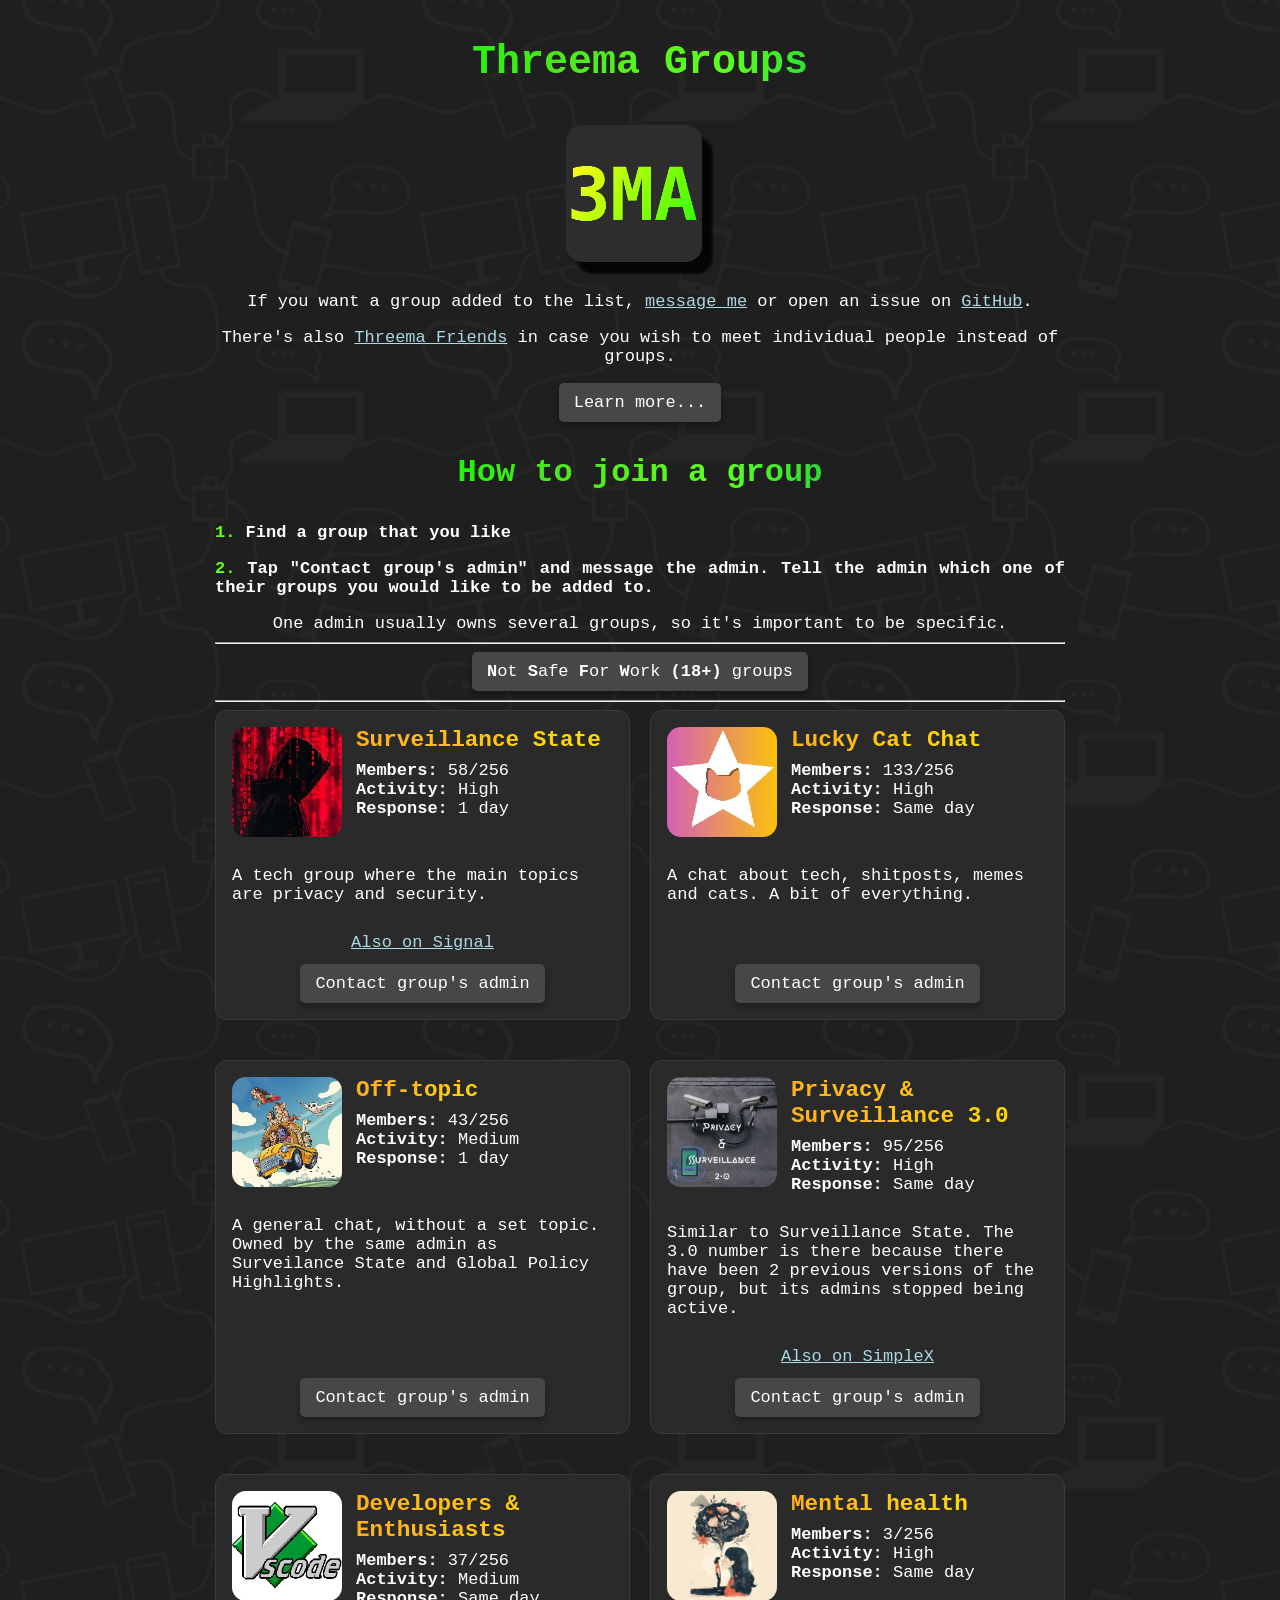
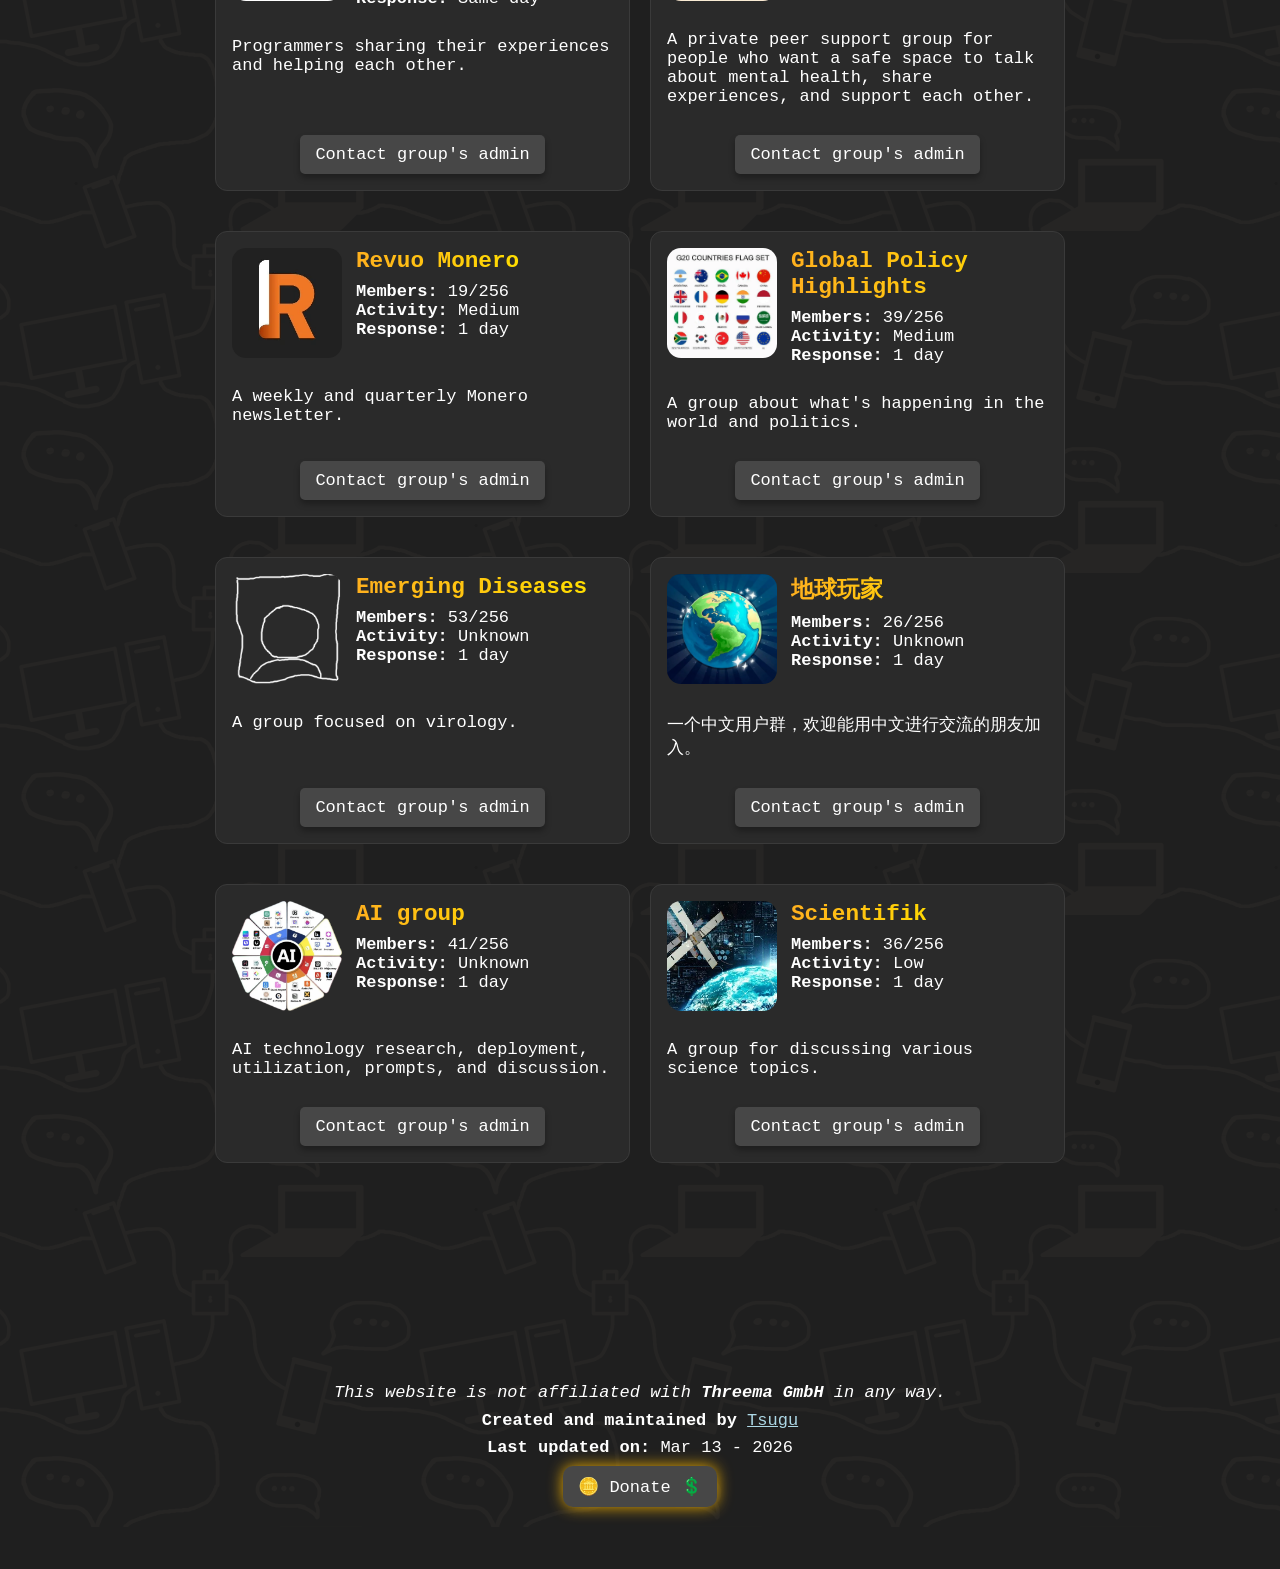
==== index.html @ 9a40cf47 "Add files via upload" ====
<!DOCTYPE html>
<html lang=en>
    <head>
        <title>Threema Groups - List of every public group</title>
        <meta charset="utf-8"/>
        <link rel="icon" type="image/x-icon" href="3ma.png">
        <link rel='stylesheet' type='text/css' href='style.css'>
        <meta name="viewport" content="width=device-width, initial-scale=1">
        <meta name='description' content='A curated list of groups on the messaging app Threema. Anyone can submit their own Threema group too. All of the groups listed here are active.'>
        <meta property="og:title" content="Threema Groups">
        <meta property="og:description" content="A curated list of groups on the messaging app Threema. Anyone can submit their own Threema group too. All of the groups listed here are active.">
        <meta property="og:image" content="/3ma.png">
        <meta property="og:url" content="https://threemagroups.xyz">
        <meta property="og:type" content="website">
        <meta property="og:locale" content="en_US">
    </head>
<body>
    <!-- ANNOUNCEMENTS CAN BE PUT HERE
    <hr>
    <p class="kontakt">Just a test</p>
    <hr> 
    -->
    <main>
    <h1>Threema Groups</h1>
        
    <a href="https://threema.ch" target="_blank" rel="noopener noreferrer">
        <img src="3ma2.png" alt="Threema logo" width="auto" height="150" class="logo">
    </a>
    <div class="kontakt">
        <p>If you want a group added to the list, <a href="https://threema.id/33SUHC8P">message me</a> or open an issue on <a href="https://github.com/Tsu-gu/Tsu-gu.github.io">GitHub</a>.</p>
        <p>There's also <a href="https://threema.notion.site/" target="_blank" rel="noopener noreferrer">Threema Friends</a> in case you wish to meet individual people instead of groups.</p>
        <p><a href="learn.html" class="join-button">Learn more...</a></p>
    </div>
    <h2>How to join a group</h2>
    <p class="allign"><b><span class="step-number">1.</span> Find a group that you like</b></p>
    <p class="allign"><b><span class="step-number">2.</span> Tap "Contact group's admin" and message the admin. Tell the admin which one of their groups you would like to be added to.</b></p>
    <p class="kontakt">One admin usually owns several groups, so it's important to be specific.</p>
    <hr>
    <p class="kontakt"><a href="nsfw.html" class="join-button"><b>N</b>ot <b>S</b>afe <b>F</b>or <b>W</b>ork <b>(18+)</b> groups</a></p>
    <hr>

    <!--The groups-->
    <div class="groups-container">

        <div class="group-item">
            <div class="group-top">
                <img src="surveillance-state.webp" alt="Surveillance State group icon">
                <div class="group-info">
                    <h3>Surveillance State</h3>
                    <div class="group-badges">
                        <span><b>Members:</b> 58/256</span><br>
                        <span><b>Activity:</b> High</span><br>
                        <span class="badge badge-response"><b>Response:</b> 1 day</span>
                    </div>
                </div>
            </div>
            <p class="group-description">A tech group where the main topics are privacy and security.</p>
             <a href="https://signal.group/#CjQKIJ3IiLZ9-aUqyYBr_i8EV7pGhBeTYyT1BIAvtIGKzbHVEhBHFgOkX8JBk3SOwz6CMdCt">Also on Signal</a>

            <div class="group-buttons">
                <a href="https://threema.id/XENJFKT6" class="join-button">Contact group's admin</a>
            </div>
        </div>

        <div class="group-item">
            <div class="group-top">
                <img src="luckycat.webp" alt="Lucky Cat Chat group icon">
                <div class="group-info">
                    <h3>Lucky Cat Chat</h3>
                    <div class="group-badges">
                        <span><b>Members:</b> 133/256</span><br>
                        <span><b>Activity:</b> High</span><br>
                        <span><b>Response:</b> Same day</span>
                    </div>
                </div>
            </div>
            <p class="group-description">A chat about tech, shitposts, memes and cats. A bit of everything.</p>
            <div class="group-buttons">
                <a href="https://threema.id/6CH24JJE" class="join-button">Contact group's admin</a>
            </div>
        </div>

        <div class="group-item">
            <div class="group-top">
                <img src="offtopic.webp" alt="Off-topic group icon">
                <div class="group-info">
                    <h3>Off-topic</h3>
                    <div class="group-badges">
                        <span><b>Members:</b> 43/256</span><br>
                        <span><b>Activity:</b> Medium</span><br>
                        <span><b>Response:</b> 1 day</span>
                    </div>
                </div>
            </div>
            <p class="group-description">A general chat, without a set topic. Owned by the same admin as Surveilance State and Global Policy Highlights.</p>
            <div class="group-buttons">
                <a href="https://threema.id/XENJFKT6" class="join-button">Contact group's admin</a>
            </div>
        </div>

        <div class="group-item">
            <div class="group-top">
                <img src="privacyandsurveillance2.webp" alt="Privacy & Surveillance 3.0 group icon">
                <div class="group-info">
                    <h3>Privacy & Surveillance 3.0</h3>
                    <div class="group-badges">
                        <span><b>Members:</b> 95/256</span><br>
                        <span><b>Activity:</b> High</span><br>
                        <span><b>Response:</b> Same day</span>
                    </div>
                </div>
            </div>
            <p class="group-description">Similar to Surveillance State. The 3.0 number is there because there have been 2 previous versions of the group, but its admins stopped being active.</p>
            <a href="https://simplex.chat/contact#/?v=2-7&smp=smp%3A%2F%2FSkIkI6EPd2D63F4xFKfHk7I1UGZVNn6k1QWZ5rcyr6w%3D%40smp9.simplex.im%2F7tQeFm8Q25305GTp-2w-tF2iyi367_wj%23%2F%3Fv%3D1-3%26dh%3DMCowBQYDK2VuAyEARY97VbjF5By0NPeYfqQEEDjyMCYKaROUF5-73P0Fvh8%3D%26srv%3Djssqzccmrcws6bhmn77vgmhfjmhwlyr3u7puw4erkyoosywgl67slqqd.onion">Also on SimpleX</a>
            <div class="group-buttons">
                <a href="https://threema.id/S6WK7SK3" class="join-button">Contact group's admin</a>
                
            </div>
        </div>

        <div class="group-item">
            <div class="group-top">
                <img src="developers.webp" alt="Developers & Enthusiasts group icon">
                <div class="group-info">
                    <h3>Developers & Enthusiasts</h3>
                    <div class="group-badges">
                        <span><b>Members:</b> 37/256</span><br>
                        <span><b>Activity:</b> Medium</span><br>
                        <span><b>Response:</b> Same day</span>
                    </div>
                </div>
            </div>
            <p class="group-description">Programmers sharing their experiences and helping each other.</p>
            <div class="group-buttons">
                <a href="https://threema.id/FE7JUSWZ" class="join-button">Contact group's admin</a>
            </div>
        </div>

        <div class="group-item">
            <div class="group-top">
                <img src="mentalhealth.webp" alt="Mental health group icon">
                <div class="group-info">
                    <h3>Mental health</h3>
                    <div class="group-badges">
                        <span><b>Members:</b> 3/256</span><br>
                        <span><b>Activity:</b> High</span><br>
                        <span><b>Response:</b> Same day</span>
                    </div>
                </div>
            </div>
            <p class="group-description">A private peer support group for people who want a safe space to talk about mental health, share experiences, and support each other.</p>
            <div class="group-buttons">
                <a href="https://threema.id/KRZ38WDE" class="join-button">Contact group's admin</a>
            </div>
        </div>

        <div class="group-item">
            <div class="group-top">
                <img src="revuo.webp" alt="Revuo Monero group icon">
                <div class="group-info">
                    <h3>Revuo Monero</h3>
                    <div class="group-badges">
                        <span><b>Members:</b> 19/256</span><br>
                        <span><b>Activity:</b> Medium</span><br>
                        <span><b>Response:</b> 1 day</span>
                    </div>
                </div>
            </div>
            <p class="group-description">A weekly and quarterly Monero newsletter.</p>
            <div class="group-buttons">
                <a href="https://threema.id/Y99DFWMR" class="join-button">Contact group's admin</a>
            </div>
        </div>

        <div class="group-item">
            <div class="group-top">
                <img src="global.webp" alt="Global Policy Highlights group icon">
                <div class="group-info">
                    <h3>Global Policy Highlights</h3>
                    <div class="group-badges">
                        <span><b>Members:</b> 39/256</span><br>
                        <span><b>Activity:</b> Medium</span><br>
                        <span><b>Response:</b> 1 day</span>
                    </div>
                </div>
            </div>
            <p class="group-description">A group about what's happening in the world and politics.</p>
            <div class="group-buttons">
                <a href="https://threema.id/XENJFKT6" class="join-button">Contact group's admin</a>
            </div>
        </div>

        <div class="group-item">
            <div class="group-top">
                <img src="empty.webp" alt="Emerging Diseases group icon">
                <div class="group-info">
                    <h3>Emerging Diseases</h3>
                    <div class="group-badges">
                        <span><b>Members:</b> 53/256</span><br>
                        <span><b>Activity:</b> Unknown</span><br>
                        <span><b>Response:</b> 1 day</span>
                    </div>
                </div>
            </div>
            <p class="group-description">A group focused on virology.</p>
            <div class="group-buttons">
                <a href="https://threema.id/XENJFKT6" class="join-button">Contact group's admin</a>
            </div>
        </div>

        <div class="group-item">
            <div class="group-top">
                <img src="earth.webp" alt="地球玩家 group icon">
                <div class="group-info">
                    <h3>地球玩家</h3>
                    <div class="group-badges">
                        <span><b>Members:</b> 26/256</span><br>
                        <span><b>Activity:</b> Unknown</span><br>
                        <span><b>Response:</b> 1 day</span>
                    </div>
                </div>
            </div>
            <p class="group-description">一个中文用户群，欢迎能用中文进行交流的朋友加入。</p>
            <div class="group-buttons">
                <a href="https://threema.id/XVFKDZXT" class="join-button">Contact group's admin</a>
            </div>
        </div>

        <div class="group-item">
            <div class="group-top">
                <img src="ai.webp" alt="AI group icon">
                <div class="group-info">
                    <h3>AI group</h3>
                    <div class="group-badges">
                        <span><b>Members:</b> 41/256</span><br>
                        <span><b>Activity:</b> Unknown</span><br>
                        <span"><b>Response:</b> 1 day</span>
                    </div>
                </div>
            </div>
            <p class="group-description">AI technology research, deployment, utilization, prompts, and discussion.</p>
            <div class="group-buttons">
                <a href="https://threema.id/XVFKDZXT" class="join-button">Contact group's admin</a>
            </div>
        </div>

        <div class="group-item">
            <div class="group-top">
                <img src="scientifik.webp" alt="Scientifik group icon">
                <div class="group-info">
                    <h3>Scientifik</h3>
                    <div class="group-badges">
                        <span><b>Members:</b> 36/256</span><br>
                        <span><b>Activity:</b> Low</span><br>
                        <span><b>Response:</b> 1 day</span>
                    </div>
                </div>
            </div>
            <p class="group-description">A group for discussing various science topics.</p>
            <div class="group-buttons">
                <a href="https://threema.id/XENJFKT6" class="join-button">Contact group's admin</a>
            </div>
        </div>

    </div>
    </main>

    <footer>
        <p class="kontakt"><i>This website is not affiliated with <b>Threema GmbH</b> in any way.</i></p>
        <p class="kontakt"><b>Created and maintained by </b><a href="https://tsugu.xyz">Tsugu</a></p>
        <p class="kontakt"><b>Last updated on:</b> Mar 13 - 2026</p>
        <div class="kontakt">
            <a href="tipjar.html" class="join-button-donate">
                <span class="spinning-coin">🪙</span> Donate <span class="spinning-coin">💲</span>
            </a>
        </div>
    </footer>
</body>
</html>
---- style.css ----
body {
    color: white;
    background-color: #1f1f1f;
    background-image: url("bg.png");
    margin-bottom: 10px;
    font-family: monospace;
    font-size: 17px;
}

h1 {
    text-align: center;
    color: lime;
    font-size: 30pt;
    border-bottom: none;
    max-width: 500px;
    margin: 1em auto;
    background: linear-gradient(to right, #00ff00, #4de61e, #5fff20, #02c543);
    -webkit-text-fill-color: transparent;
    -webkit-background-clip: text;
}

h2 {
    text-align: center;
    color: lime;
    font-size: 24pt;
    border-bottom: none;
    max-width: 500px;
    margin: 1em auto;
    background: linear-gradient(to right, #00ff00, #4de61e, #5fff20, #02c543);
    -webkit-text-fill-color: transparent;
    -webkit-background-clip: text;
}

h3 {
    text-align: left;
    color: deeppink;
    font-size: 17pt;
    border-bottom: none;
    max-width: 500px;
    margin: 0 0 4px 0;
    background: linear-gradient(to right, #ffb01e, #ffdd00);
    -webkit-text-fill-color: transparent;
    -webkit-background-clip: text;
}

#copyNotification {
    position: fixed;
    top: 40px;
    left: 50%;
    transform: translateX(-50%);
    background-color: rgba(48, 48, 48, 0.95);
    color: white;
    padding: 10px 20px;
    border-radius: 15px;
    font-size: 18px;
    display: none;
    z-index: 9999;
}

a {
    color: lightblue;
    text-align: center;
}

.logo {
    /*This is empty on purpose, so that when you hover over the logo it loads the other image*/
}

.logo:hover {
    content: url("3ma1.png");
}

.allign {
    text-align: justify;
}

:root {
    color-scheme: only light;
}

a:hover {
    color: white;
}

p img,
li img,
h1 img,
h3 img {
    vertical-align: middle;
    max-width: 1.4em;
    max-height: 1.4em;
    border: solid 5px transparent;
    display: inline;
}

.join-button-crypto img {
    margin-right: 10px;
    width: 20px;
    height: auto;
}

img {
    max-width: 100%;
    margin: auto;
    display: block;
    border: none;
}

main {
    margin: auto;
    font-family: monospace;
    margin-bottom: 200px;
}

.spinning-coin {
    display: inline-block;
    animation: spin 1.5s linear infinite;
}

@keyframes spin {
    from { transform: rotate(0deg); }
    to   { transform: rotate(360deg); }
}

.step-number {
    color: #5fff20;
}

/* ── Group grid ── */
.groups-container {
    display: flex;
    flex-wrap: wrap;
    gap: 20px;
    margin-bottom: 0;
}

/* ── Individual card ── */
.group-item {
    flex: 1 1 calc(50% - 10px);
    box-sizing: border-box;
    background-color: #2a2a2a;
    border: 1px solid #3a3a3a;
    border-radius: 12px;
    padding: 16px;
    display: flex;
    flex-direction: column;
    gap: 12px;
    margin-bottom: 20px;
}

/* ── Top section: icon + text side by side ── */
.group-item .group-top {
    display: flex;
    flex-direction: row;
    align-items: flex-start;
    gap: 14px;
}

.group-item .group-top img,
.group-item > img {
    /* Reset the old global centering for card images */
    width: 110px;
    height: 110px;
    object-fit: cover;
    border-radius: 14px;
    flex-shrink: 0;
    margin: 0;
    display: block;
    padding-top: 0;
}

.group-item .group-info {
    display: flex;
    flex-direction: column;
    gap: 4px;
    justify-content: center;
}

.group-item .group-info h3 {
    margin: 0 0 4px 0;
    text-align: left;
}

.group-item .group-info p {
    margin: 0;
    text-align: left;
}

/* ── Buttons row at the bottom ── */
.group-item .group-buttons {
    display: flex;
    flex-wrap: wrap;
    gap: 8px;
    margin-top: auto;
        justify-content: center;

}

/* Backwards compat: if someone puts .kontakt p directly in group-item */
.group-item > p.kontakt {
    text-align: left;
    margin: 0;
}

/* ─────────────────────────────────────── */

.imgmobile80  { max-width: 80%;  margin: auto; display: block; border: none; }
.imgmobile    { max-width: 65%;  margin: auto; display: block; border: none; }
.imgmobile60  { max-width: 60%;  margin: auto; display: block; border: none; }
.imgmobile50  { max-width: 50%;  margin: auto; display: block; border: none; }
.imgmobile40  { max-width: 40%;  margin: auto; display: block; border: none; }
.imgmobile35  { max-width: 35%;  margin: auto; display: block; border: none; }
.imgmobile30  { max-width: 30%;  margin: auto; display: block; border: none; }

@media (min-width: 55em) {
    header { max-width: 900px; margin: auto; }
    main   { max-width: 850px; }
}

@media (max-width: 30em) {
    body {
        background-image: url("bg1.png");
        font-size: 16px;
    }

    .imgmobile80, .imgmobile, .imgmobile60,
    .imgmobile50, .imgmobile40, .imgmobile35, .imgmobile30 {
        max-width: 100%;
    }

    .groups-container {
        display: block;
    }

    .group-item {
        width: 100%;
        margin-bottom: 20px;
    }

    /* Keep the side-by-side layout on mobile too — just shrink the icon */
    .group-item .group-top img,
    .group-item > img {
        width: 90px;
        height: 90px;
    }
}

.kontakt {
    text-align: center;
}
p.kontakt {
    margin: 0.5em auto;
}

::-webkit-scrollbar         { width: 12px; height: 16px; }
::-webkit-scrollbar-track   { background: #1f1f1f; border-radius: 10px; }
::-webkit-scrollbar-thumb   { background: white; border-radius: 10px; border: 0px solid #f5f5f5; }
::-webkit-scrollbar-thumb:hover { background: rgb(209, 209, 209); }
::-webkit-scrollbar-corner  { background: #ddd; }

.join-button {
    padding: 10px 15px;
    color: white;
    background-color: #474747;
    border: none;
    border-radius: 5px;
    text-decoration: none;
    display: inline-block;
    text-align: center;
    transition: background-color 0.3s, box-shadow 0.2s, transform 0.2s;
    box-shadow: 0px 4px 6px rgba(0, 0, 0, 0.3);
}
.join-button:hover  { background-color: #535353; box-shadow: 0px 6px 8px rgba(0,0,0,0.4); }
.join-button:active { background-color: #3b3b3b; box-shadow: 0px 2px 4px rgba(0,0,0,0.2); transform: translateY(3px); }

.join-button-crypto {
    margin-bottom: 10px;
    padding: 10px 15px;
    color: white;
    background-color: #474747;
    border: none;
    border-radius: 5px;
    text-decoration: none;
    display: inline-flex;
    align-items: center;
    text-align: center;
    transition: background-color 0.3s, box-shadow 0.2s, transform 0.2s;
    box-shadow: 0px 4px 6px rgba(0, 0, 0, 0.3);
}
.join-button-crypto:hover  { background-color: #535353; box-shadow: 0px 6px 8px rgba(0,0,0,0.4); }
.join-button-crypto:active { background-color: #3b3b3b; box-shadow: 0px 2px 4px rgba(0,0,0,0.2); transform: translateY(3px); }

.join-button-donate {
    padding: 10px 15px;
    color: white;
    background-color: #474747;
    border: none;
    border-radius: 10px;
    text-decoration: none;
    display: inline-block;
    text-align: center;
    transition: background-color 0.3s, box-shadow 0.2s, transform 0.2s;
    box-shadow: 0px 0px 15px rgba(255, 187, 0, 0.904);
    margin-bottom: 10px;
}
.join-button-donate:hover  { background-color: #535353; box-shadow: 0px 0px 25px rgb(255,187,0); }
.join-button-donate:active { background-color: #3b3b3b; box-shadow: 0px 2px 4px rgba(0,0,0,0.2); transform: translateY(3px); }

.white { color: lime; }
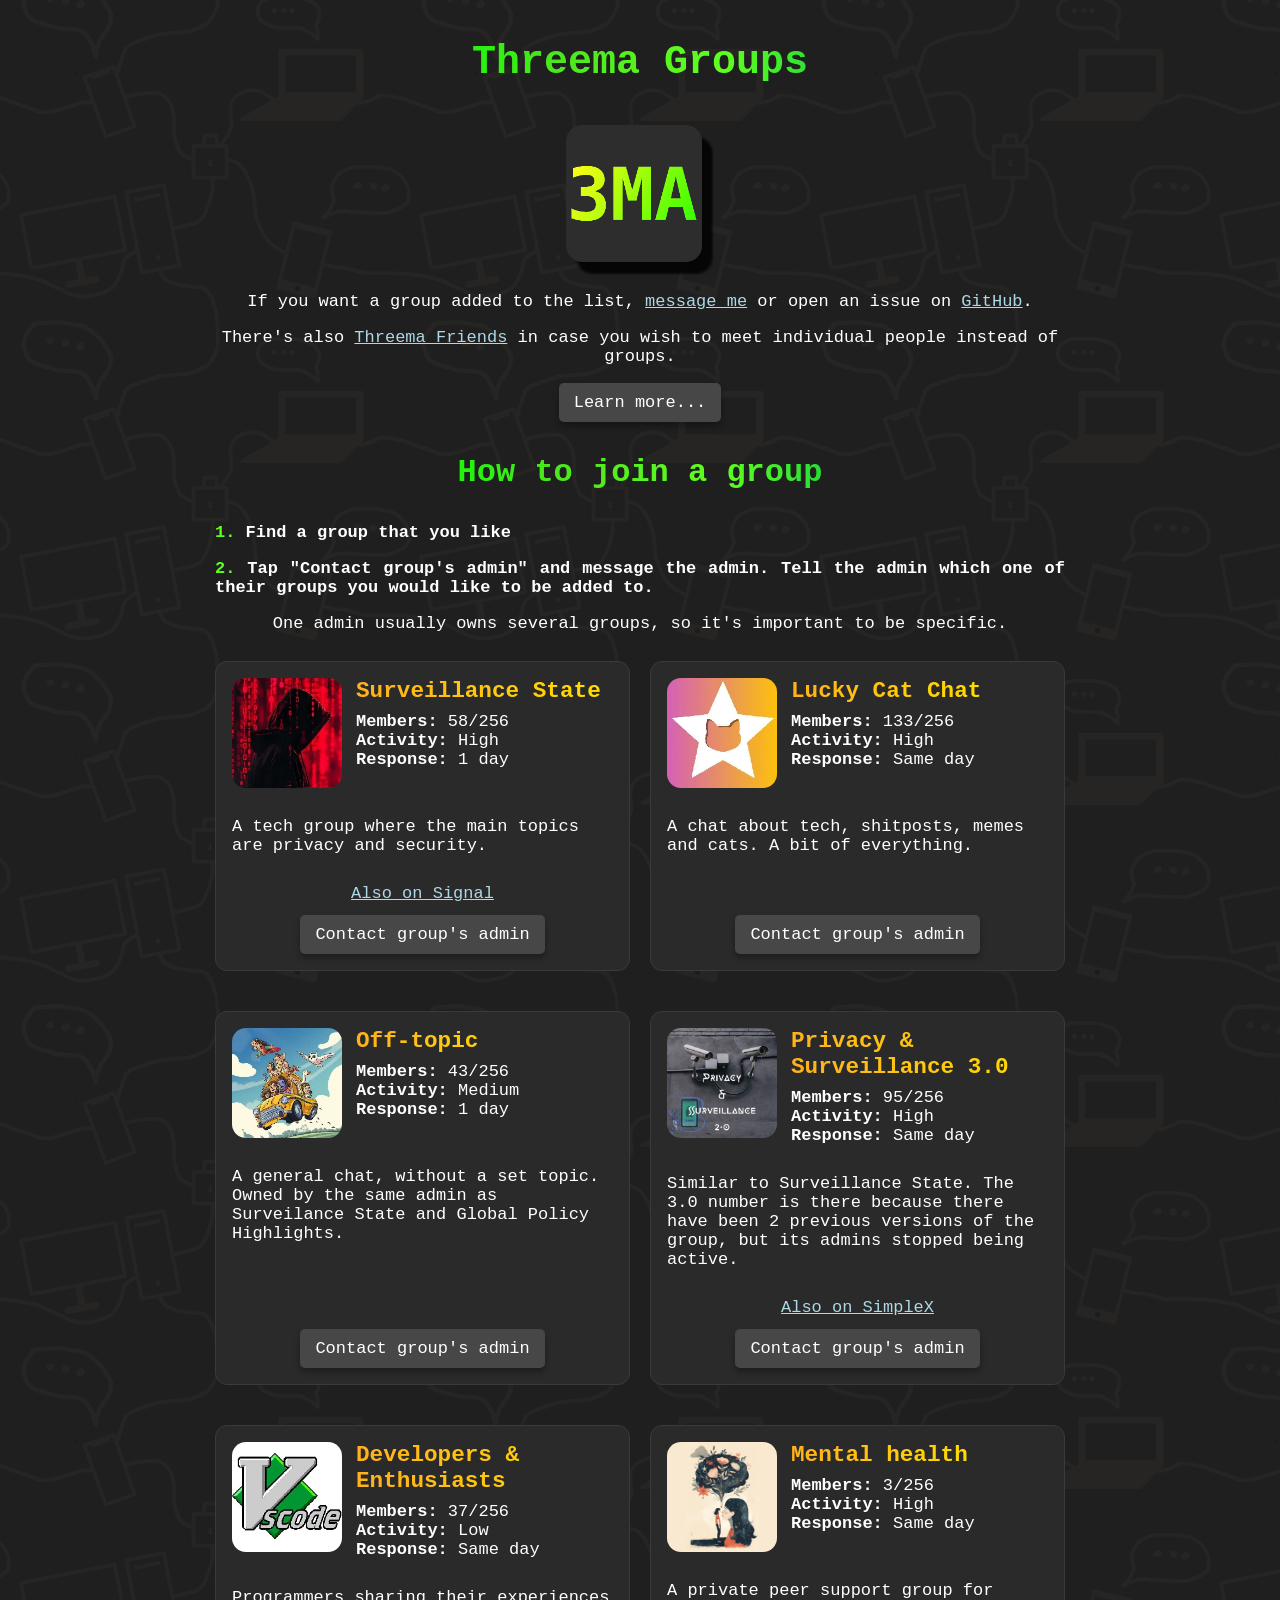
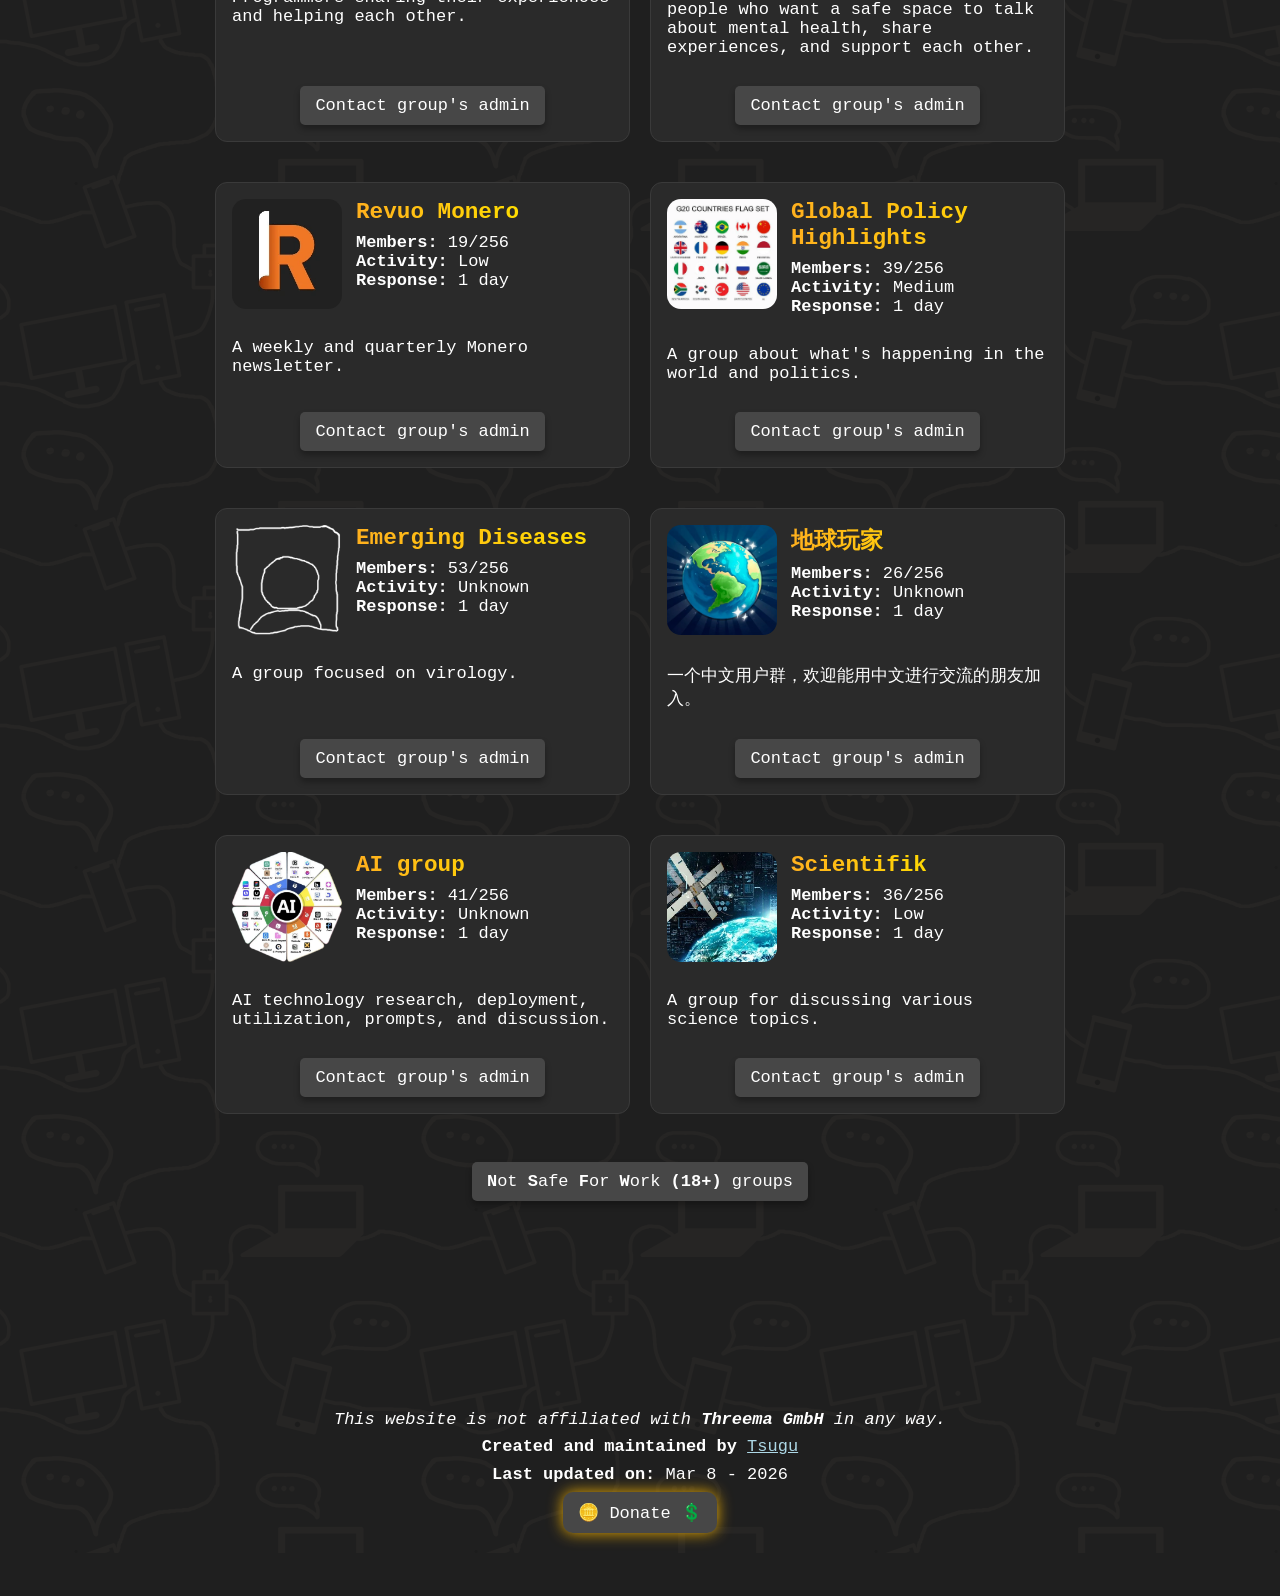
==== commit 44b08a81: "Add files via upload" ====
--- a/index.html
+++ b/index.html
@@ -35,9 +35,7 @@
     <p class="allign"><b><span class="step-number">1.</span> Find a group that you like</b></p>
     <p class="allign"><b><span class="step-number">2.</span> Tap "Contact group's admin" and message the admin. Tell the admin which one of their groups you would like to be added to.</b></p>
     <p class="kontakt">One admin usually owns several groups, so it's important to be specific.</p>
-    <hr>
-    <p class="kontakt"><a href="nsfw.html" class="join-button"><b>N</b>ot <b>S</b>afe <b>F</b>or <b>W</b>ork <b>(18+)</b> groups</a></p>
-    <hr>
+    <br>
 
     <!--The groups-->
     <div class="groups-container">
@@ -125,7 +123,7 @@
                     <h3>Developers & Enthusiasts</h3>
                     <div class="group-badges">
                         <span><b>Members:</b> 37/256</span><br>
-                        <span><b>Activity:</b> Medium</span><br>
+                        <span><b>Activity:</b> Low</span><br>
                         <span><b>Response:</b> Same day</span>
                     </div>
                 </div>
@@ -161,7 +159,7 @@
                     <h3>Revuo Monero</h3>
                     <div class="group-badges">
                         <span><b>Members:</b> 19/256</span><br>
-                        <span><b>Activity:</b> Medium</span><br>
+                        <span><b>Activity:</b> Low</span><br>
                         <span><b>Response:</b> 1 day</span>
                     </div>
                 </div>
@@ -262,13 +260,16 @@
             </div>
         </div>
 
+            <p class="kontakt"><a href="nsfw.html" class="join-button"><b>N</b>ot <b>S</b>afe <b>F</b>or <b>W</b>ork <b>(18+)</b> groups</a></p>
+
+
     </div>
     </main>
 
     <footer>
         <p class="kontakt"><i>This website is not affiliated with <b>Threema GmbH</b> in any way.</i></p>
         <p class="kontakt"><b>Created and maintained by </b><a href="https://tsugu.xyz">Tsugu</a></p>
-        <p class="kontakt"><b>Last updated on:</b> Mar 13 - 2026</p>
+        <p class="kontakt"><b>Last updated on:</b> Mar 8 - 2026</p>
         <div class="kontakt">
             <a href="tipjar.html" class="join-button-donate">
                 <span class="spinning-coin">🪙</span> Donate <span class="spinning-coin">💲</span>
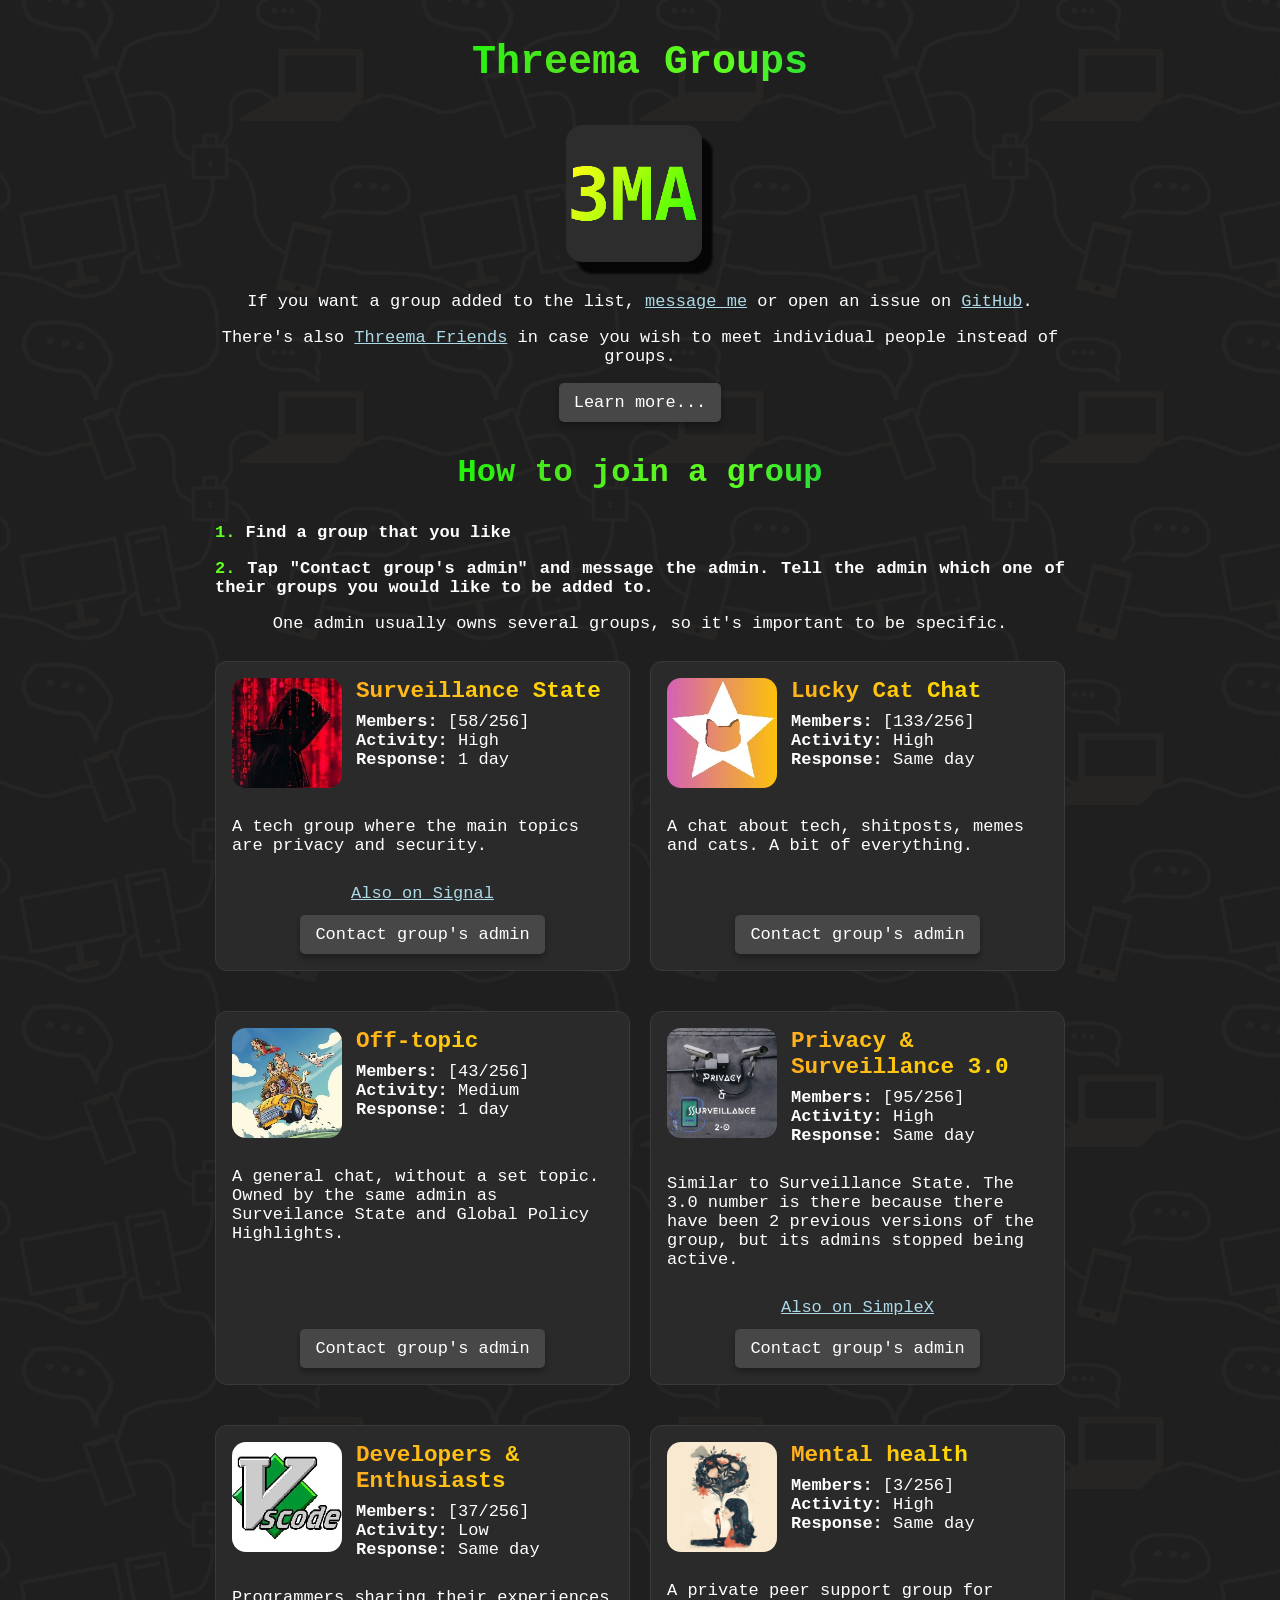
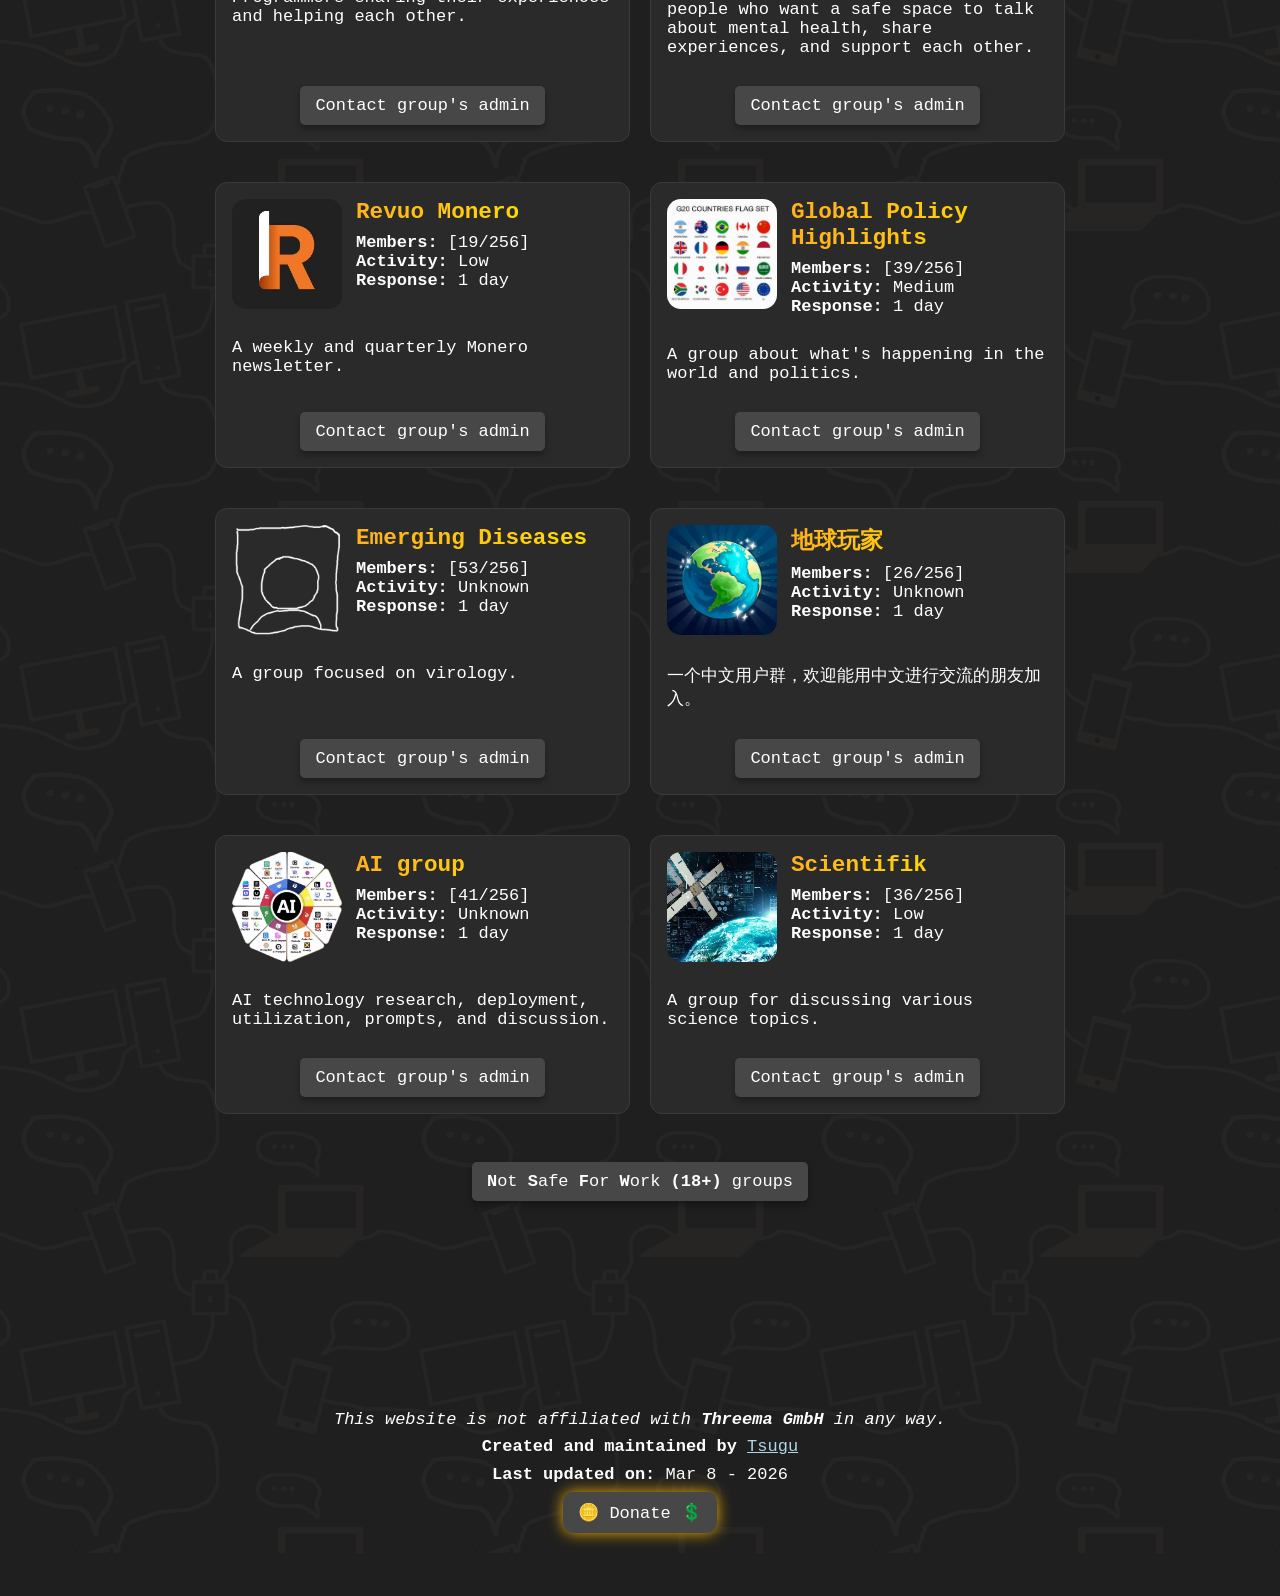
==== commit e70ba43e: "Add files via upload" ====
--- a/index.html
+++ b/index.html
@@ -46,7 +46,7 @@
                 <div class="group-info">
                     <h3>Surveillance State</h3>
                     <div class="group-badges">
-                        <span><b>Members:</b> 58/256</span><br>
+                        <span><b>Members:</b> [58/256]</span><br>
                         <span><b>Activity:</b> High</span><br>
                         <span class="badge badge-response"><b>Response:</b> 1 day</span>
                     </div>
@@ -66,7 +66,7 @@
                 <div class="group-info">
                     <h3>Lucky Cat Chat</h3>
                     <div class="group-badges">
-                        <span><b>Members:</b> 133/256</span><br>
+                        <span><b>Members:</b> [133/256]</span><br>
                         <span><b>Activity:</b> High</span><br>
                         <span><b>Response:</b> Same day</span>
                     </div>
@@ -84,7 +84,7 @@
                 <div class="group-info">
                     <h3>Off-topic</h3>
                     <div class="group-badges">
-                        <span><b>Members:</b> 43/256</span><br>
+                        <span><b>Members:</b> [43/256]</span><br>
                         <span><b>Activity:</b> Medium</span><br>
                         <span><b>Response:</b> 1 day</span>
                     </div>
@@ -102,7 +102,7 @@
                 <div class="group-info">
                     <h3>Privacy & Surveillance 3.0</h3>
                     <div class="group-badges">
-                        <span><b>Members:</b> 95/256</span><br>
+                        <span><b>Members:</b> [95/256]</span><br>
                         <span><b>Activity:</b> High</span><br>
                         <span><b>Response:</b> Same day</span>
                     </div>
@@ -122,7 +122,7 @@
                 <div class="group-info">
                     <h3>Developers & Enthusiasts</h3>
                     <div class="group-badges">
-                        <span><b>Members:</b> 37/256</span><br>
+                        <span><b>Members:</b> [37/256]</span><br>
                         <span><b>Activity:</b> Low</span><br>
                         <span><b>Response:</b> Same day</span>
                     </div>
@@ -140,7 +140,7 @@
                 <div class="group-info">
                     <h3>Mental health</h3>
                     <div class="group-badges">
-                        <span><b>Members:</b> 3/256</span><br>
+                        <span><b>Members:</b> [3/256]</span><br>
                         <span><b>Activity:</b> High</span><br>
                         <span><b>Response:</b> Same day</span>
                     </div>
@@ -158,7 +158,7 @@
                 <div class="group-info">
                     <h3>Revuo Monero</h3>
                     <div class="group-badges">
-                        <span><b>Members:</b> 19/256</span><br>
+                        <span><b>Members:</b> [19/256]</span><br>
                         <span><b>Activity:</b> Low</span><br>
                         <span><b>Response:</b> 1 day</span>
                     </div>
@@ -176,7 +176,7 @@
                 <div class="group-info">
                     <h3>Global Policy Highlights</h3>
                     <div class="group-badges">
-                        <span><b>Members:</b> 39/256</span><br>
+                        <span><b>Members:</b> [39/256]</span><br>
                         <span><b>Activity:</b> Medium</span><br>
                         <span><b>Response:</b> 1 day</span>
                     </div>
@@ -194,7 +194,7 @@
                 <div class="group-info">
                     <h3>Emerging Diseases</h3>
                     <div class="group-badges">
-                        <span><b>Members:</b> 53/256</span><br>
+                        <span><b>Members:</b> [53/256]</span><br>
                         <span><b>Activity:</b> Unknown</span><br>
                         <span><b>Response:</b> 1 day</span>
                     </div>
@@ -212,7 +212,7 @@
                 <div class="group-info">
                     <h3>地球玩家</h3>
                     <div class="group-badges">
-                        <span><b>Members:</b> 26/256</span><br>
+                        <span><b>Members:</b> [26/256]</span><br>
                         <span><b>Activity:</b> Unknown</span><br>
                         <span><b>Response:</b> 1 day</span>
                     </div>
@@ -230,7 +230,7 @@
                 <div class="group-info">
                     <h3>AI group</h3>
                     <div class="group-badges">
-                        <span><b>Members:</b> 41/256</span><br>
+                        <span><b>Members:</b> [41/256]</span><br>
                         <span><b>Activity:</b> Unknown</span><br>
                         <span"><b>Response:</b> 1 day</span>
                     </div>
@@ -248,7 +248,7 @@
                 <div class="group-info">
                     <h3>Scientifik</h3>
                     <div class="group-badges">
-                        <span><b>Members:</b> 36/256</span><br>
+                        <span><b>Members:</b> [36/256]</span><br>
                         <span><b>Activity:</b> Low</span><br>
                         <span><b>Response:</b> 1 day</span>
                     </div>
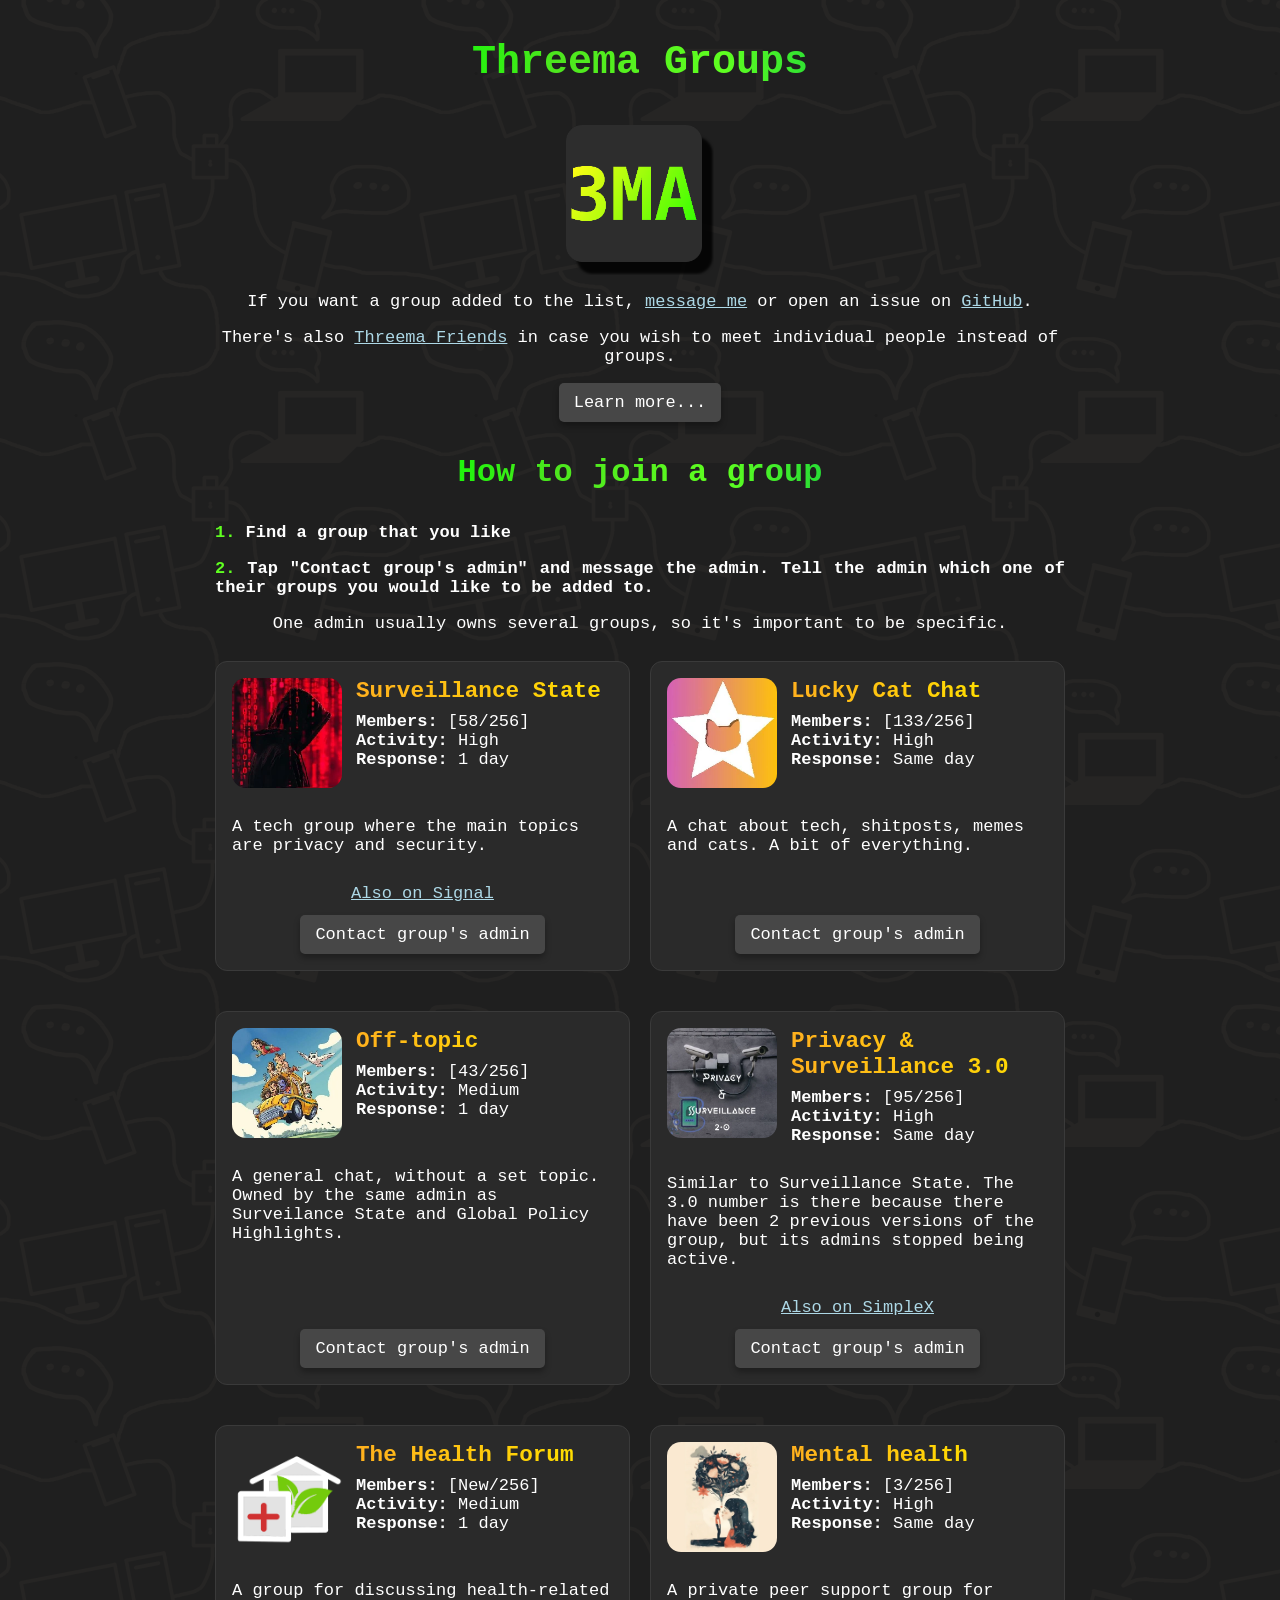
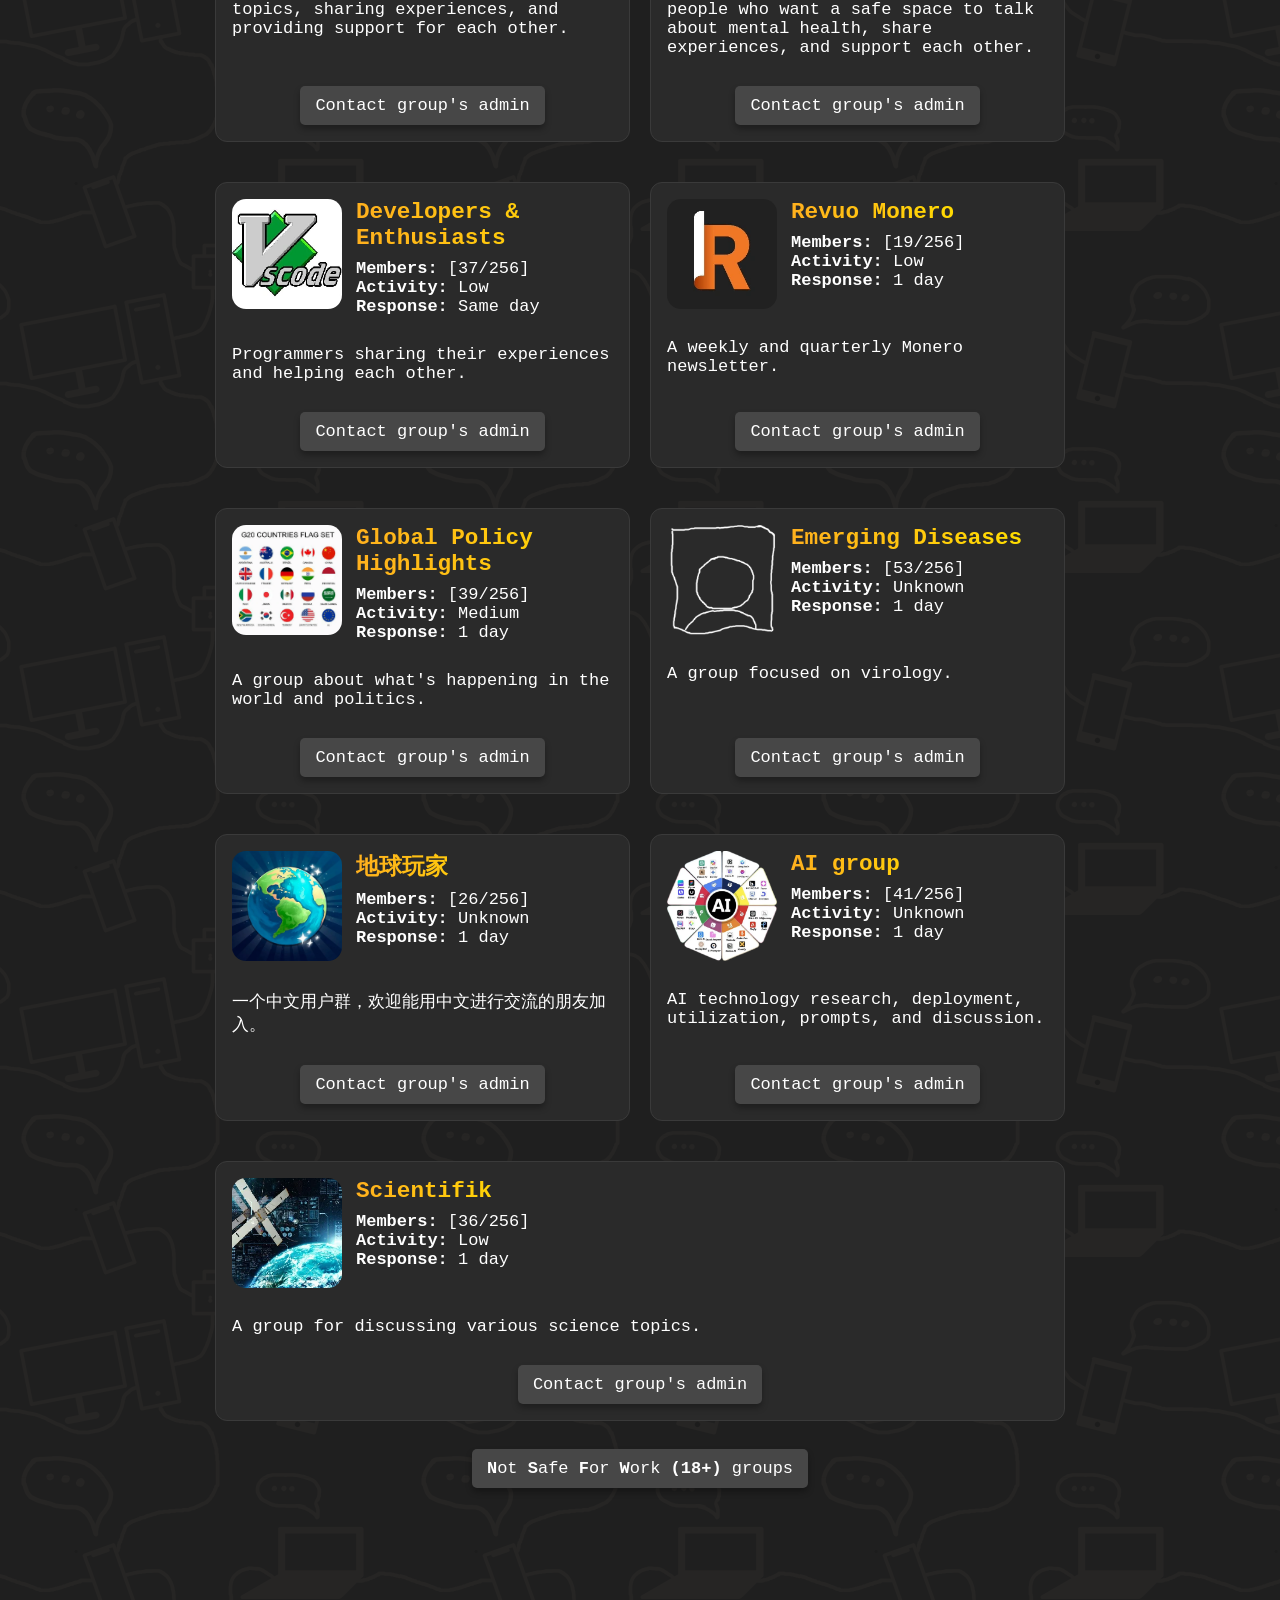
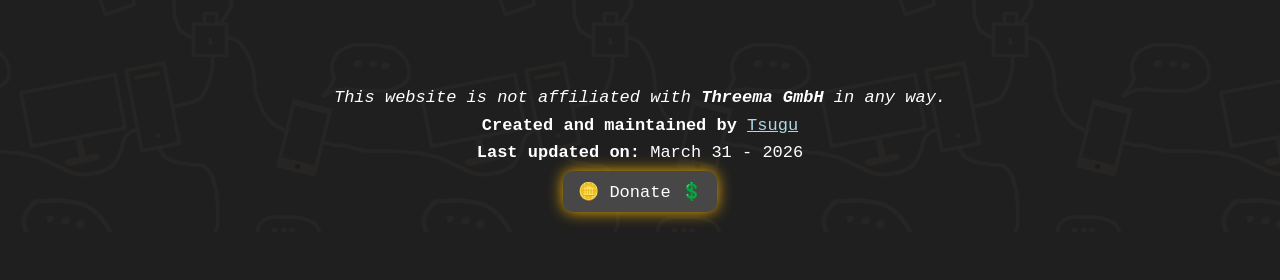
==== commit 4cccaf88: "Add files via upload" ====
--- a/index.html
+++ b/index.html
@@ -6,7 +6,7 @@
         <link rel="icon" type="image/x-icon" href="3ma.png">
         <link rel='stylesheet' type='text/css' href='style.css'>
         <meta name="viewport" content="width=device-width, initial-scale=1">
-        <meta name='description' content='A curated list of groups on the messaging app Threema. Anyone can submit their own Threema group too. All of the groups listed here are active.'>
+        <meta name='description' content='A curated list of groups on the messaging app Threema. Anyone can submit their own Threema group too. All of the groups listed here are active and rated. Public threema group list.'>
         <meta property="og:title" content="Threema Groups">
         <meta property="og:description" content="A curated list of groups on the messaging app Threema. Anyone can submit their own Threema group too. All of the groups listed here are active.">
         <meta property="og:image" content="/3ma.png">
@@ -115,8 +115,42 @@
                 
             </div>
         </div>
-
-        <div class="group-item">
+        <div class="group-item">
+            <div class="group-top">
+                <img src="health.png" alt="Health group icon">
+                <div class="group-info">
+                    <h3>The Health Forum</h3>
+                    <div class="group-badges">
+                        <span><b>Members:</b> [New/256]</span><br>
+                        <span><b>Activity:</b> Medium</span><br>
+                        <span><b>Response:</b> 1 day</span>
+                    </div>
+                </div>
+            </div>
+            <p class="group-description">A group for discussing health-related topics, sharing experiences, and providing support for each other.</p>
+            <div class="group-buttons">
+                <a href="https://threema.id/BASW6UXD" class="join-button">Contact group's admin</a>
+            </div>
+        </div>
+
+        <div class="group-item">
+            <div class="group-top">
+                <img src="mentalhealth.webp" alt="Mental health group icon">
+                <div class="group-info">
+                    <h3>Mental health</h3>
+                    <div class="group-badges">
+                        <span><b>Members:</b> [3/256]</span><br>
+                        <span><b>Activity:</b> High</span><br>
+                        <span><b>Response:</b> Same day</span>
+                    </div>
+                </div>
+            </div>
+            <p class="group-description">A private peer support group for people who want a safe space to talk about mental health, share experiences, and support each other.</p>
+            <div class="group-buttons">
+                <a href="https://threema.id/KRZ38WDE" class="join-button">Contact group's admin</a>
+            </div>
+        </div>
+<div class="group-item">
             <div class="group-top">
                 <img src="developers.webp" alt="Developers & Enthusiasts group icon">
                 <div class="group-info">
@@ -133,25 +167,6 @@
                 <a href="https://threema.id/FE7JUSWZ" class="join-button">Contact group's admin</a>
             </div>
         </div>
-
-        <div class="group-item">
-            <div class="group-top">
-                <img src="mentalhealth.webp" alt="Mental health group icon">
-                <div class="group-info">
-                    <h3>Mental health</h3>
-                    <div class="group-badges">
-                        <span><b>Members:</b> [3/256]</span><br>
-                        <span><b>Activity:</b> High</span><br>
-                        <span><b>Response:</b> Same day</span>
-                    </div>
-                </div>
-            </div>
-            <p class="group-description">A private peer support group for people who want a safe space to talk about mental health, share experiences, and support each other.</p>
-            <div class="group-buttons">
-                <a href="https://threema.id/KRZ38WDE" class="join-button">Contact group's admin</a>
-            </div>
-        </div>
-
         <div class="group-item">
             <div class="group-top">
                 <img src="revuo.webp" alt="Revuo Monero group icon">
@@ -260,16 +275,17 @@
             </div>
         </div>
 
-            <p class="kontakt"><a href="nsfw.html" class="join-button"><b>N</b>ot <b>S</b>afe <b>F</b>or <b>W</b>ork <b>(18+)</b> groups</a></p>
 
 
     </div>
+                <p class="kontakt"><a href="nsfw.html" class="join-button"><b>N</b>ot <b>S</b>afe <b>F</b>or <b>W</b>ork <b>(18+)</b> groups</a></p>
+
     </main>
 
     <footer>
         <p class="kontakt"><i>This website is not affiliated with <b>Threema GmbH</b> in any way.</i></p>
         <p class="kontakt"><b>Created and maintained by </b><a href="https://tsugu.xyz">Tsugu</a></p>
-        <p class="kontakt"><b>Last updated on:</b> Mar 8 - 2026</p>
+        <p class="kontakt"><b>Last updated on:</b> March 31 - 2026</p>
         <div class="kontakt">
             <a href="tipjar.html" class="join-button-donate">
                 <span class="spinning-coin">🪙</span> Donate <span class="spinning-coin">💲</span>
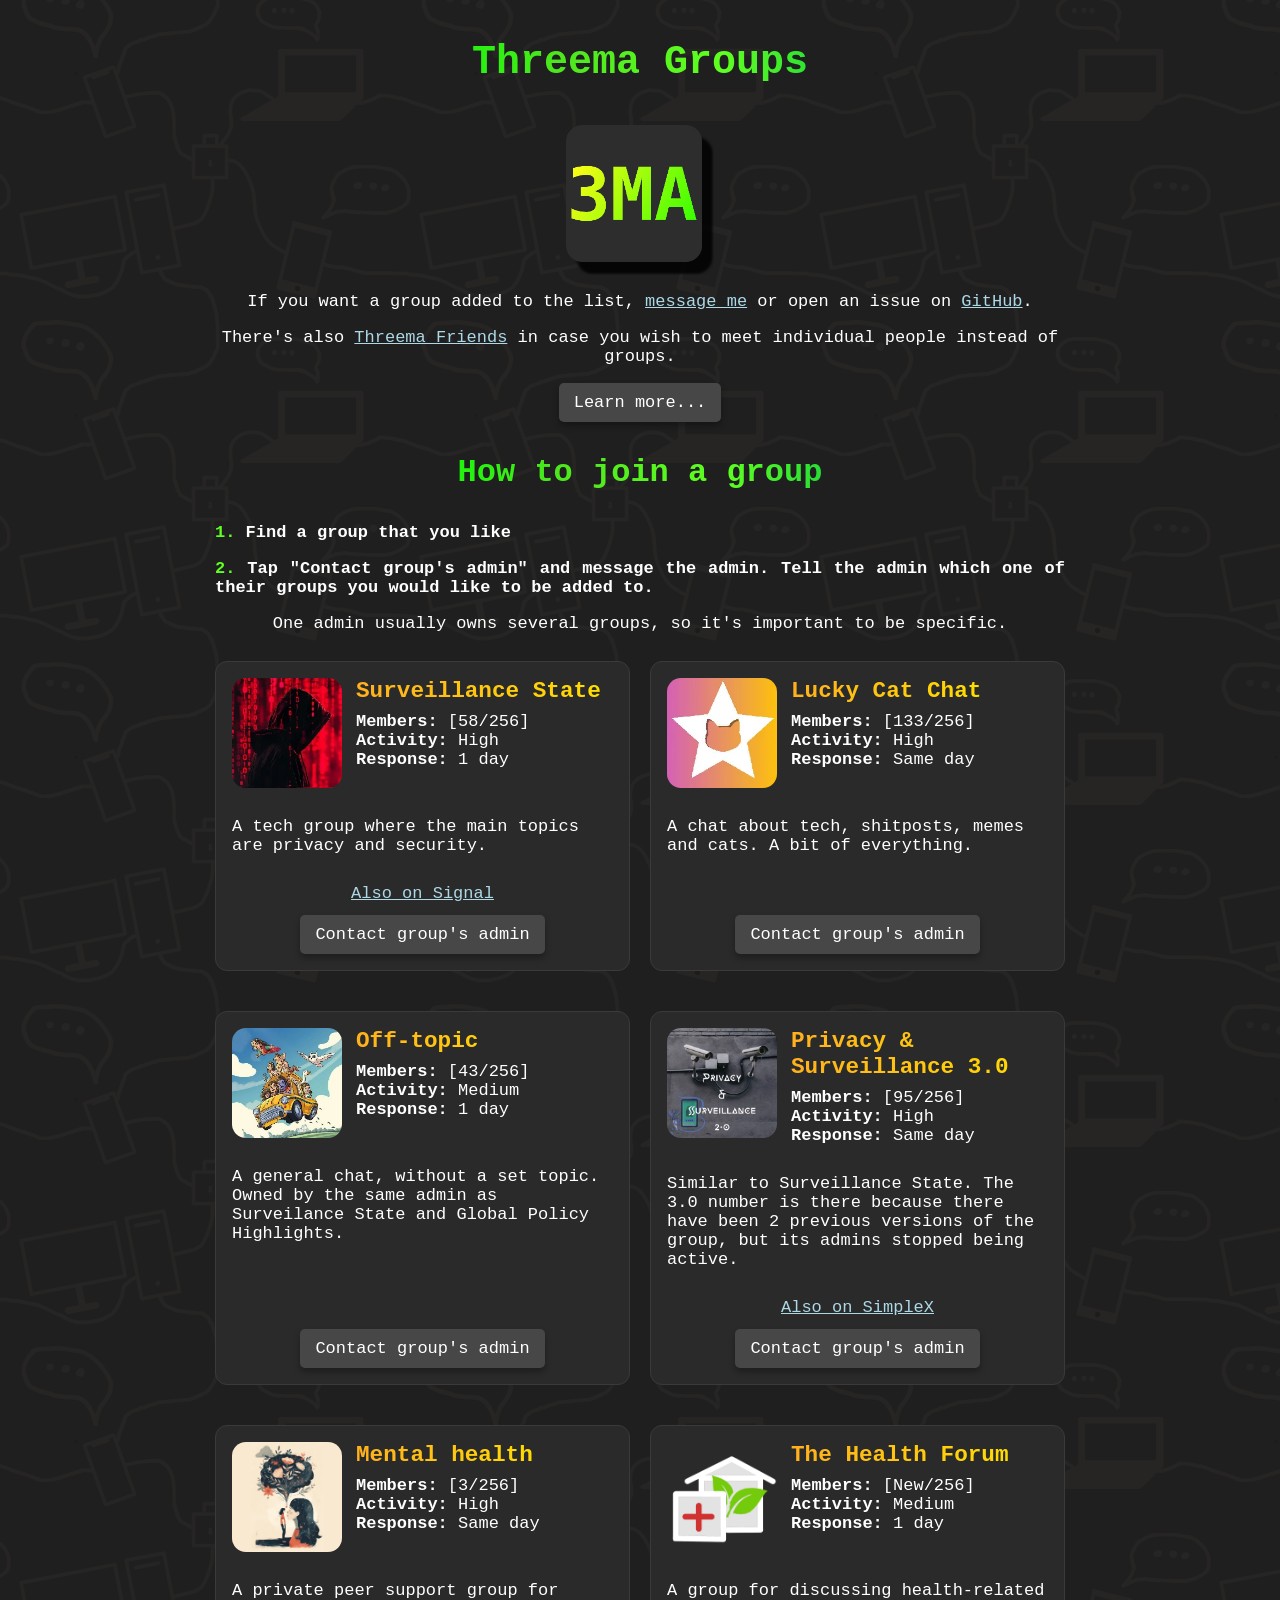
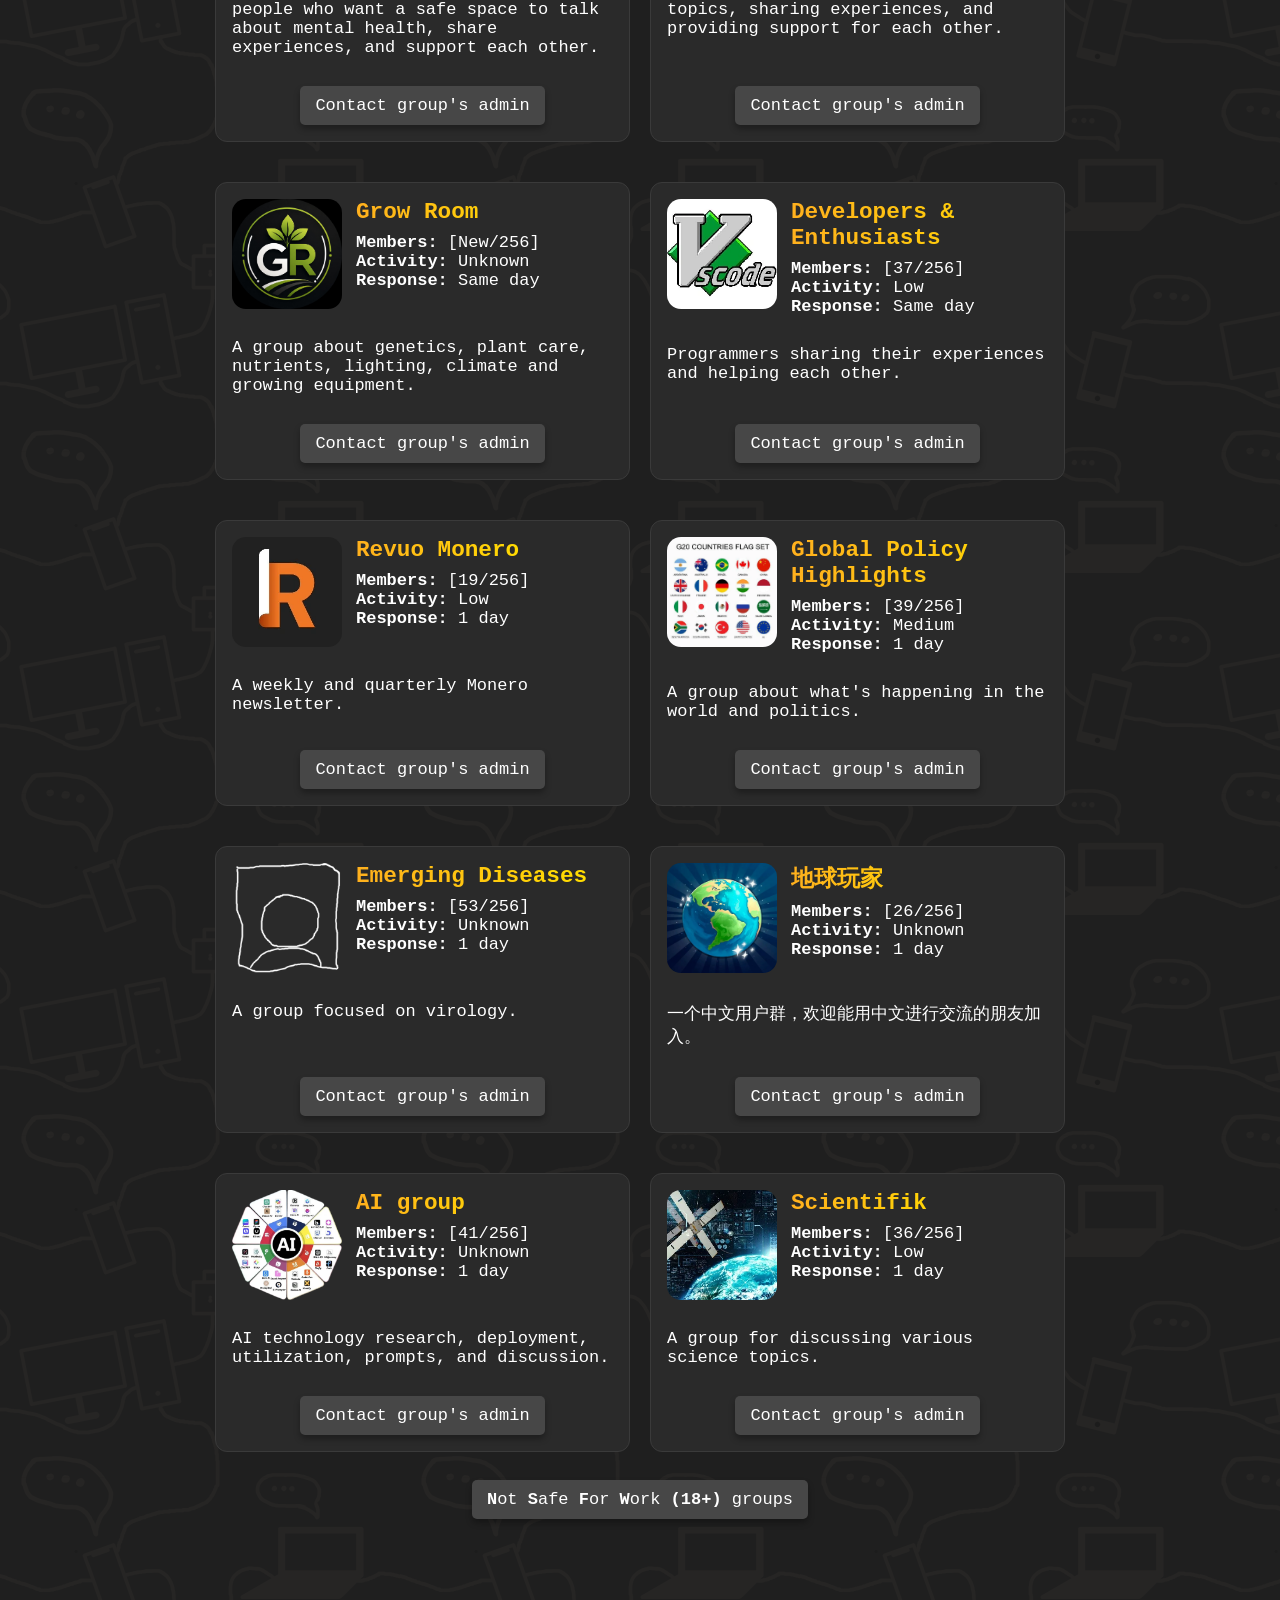
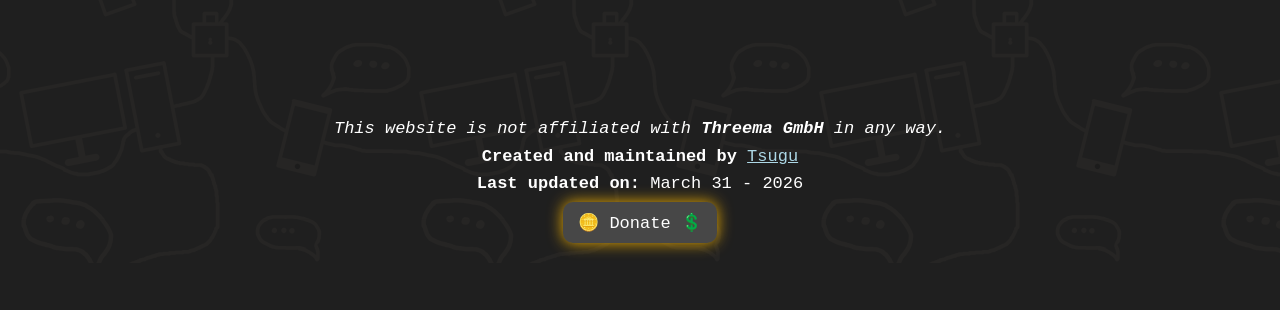
==== commit 8ae6e7d9: "Add files via upload" ====
--- a/index.html
+++ b/index.html
@@ -117,6 +117,23 @@
         </div>
         <div class="group-item">
             <div class="group-top">
+                <img src="mentalhealth.webp" alt="Mental health group icon">
+                <div class="group-info">
+                    <h3>Mental health</h3>
+                    <div class="group-badges">
+                        <span><b>Members:</b> [3/256]</span><br>
+                        <span><b>Activity:</b> High</span><br>
+                        <span><b>Response:</b> Same day</span>
+                    </div>
+                </div>
+            </div>
+            <p class="group-description">A private peer support group for people who want a safe space to talk about mental health, share experiences, and support each other.</p>
+            <div class="group-buttons">
+                <a href="https://threema.id/KRZ38WDE" class="join-button">Contact group's admin</a>
+            </div>
+        </div>
+        <div class="group-item">
+            <div class="group-top">
                 <img src="health.png" alt="Health group icon">
                 <div class="group-info">
                     <h3>The Health Forum</h3>
@@ -133,21 +150,22 @@
             </div>
         </div>
 
-        <div class="group-item">
-            <div class="group-top">
-                <img src="mentalhealth.webp" alt="Mental health group icon">
-                <div class="group-info">
-                    <h3>Mental health</h3>
-                    <div class="group-badges">
-                        <span><b>Members:</b> [3/256]</span><br>
-                        <span><b>Activity:</b> High</span><br>
-                        <span><b>Response:</b> Same day</span>
-                    </div>
-                </div>
-            </div>
-            <p class="group-description">A private peer support group for people who want a safe space to talk about mental health, share experiences, and support each other.</p>
-            <div class="group-buttons">
-                <a href="https://threema.id/KRZ38WDE" class="join-button">Contact group's admin</a>
+        
+        <div class="group-item">
+            <div class="group-top">
+                <img src="garden.jpg" alt="Developers & Enthusiasts group icon">
+                <div class="group-info">
+                    <h3>Grow Room</h3>
+                    <div class="group-badges">
+                        <span><b>Members:</b> [New/256]</span><br>
+                        <span><b>Activity:</b> Unknown</span><br>
+                        <span><b>Response:</b> Same day</span>
+                    </div>
+                </div>
+            </div>
+            <p class="group-description">A group about genetics, plant care, nutrients, lighting, climate and growing equipment.</p>
+            <div class="group-buttons">
+                <a href="https://threema.id/AF9ENXMU" class="join-button">Contact group's admin</a>
             </div>
         </div>
 <div class="group-item">
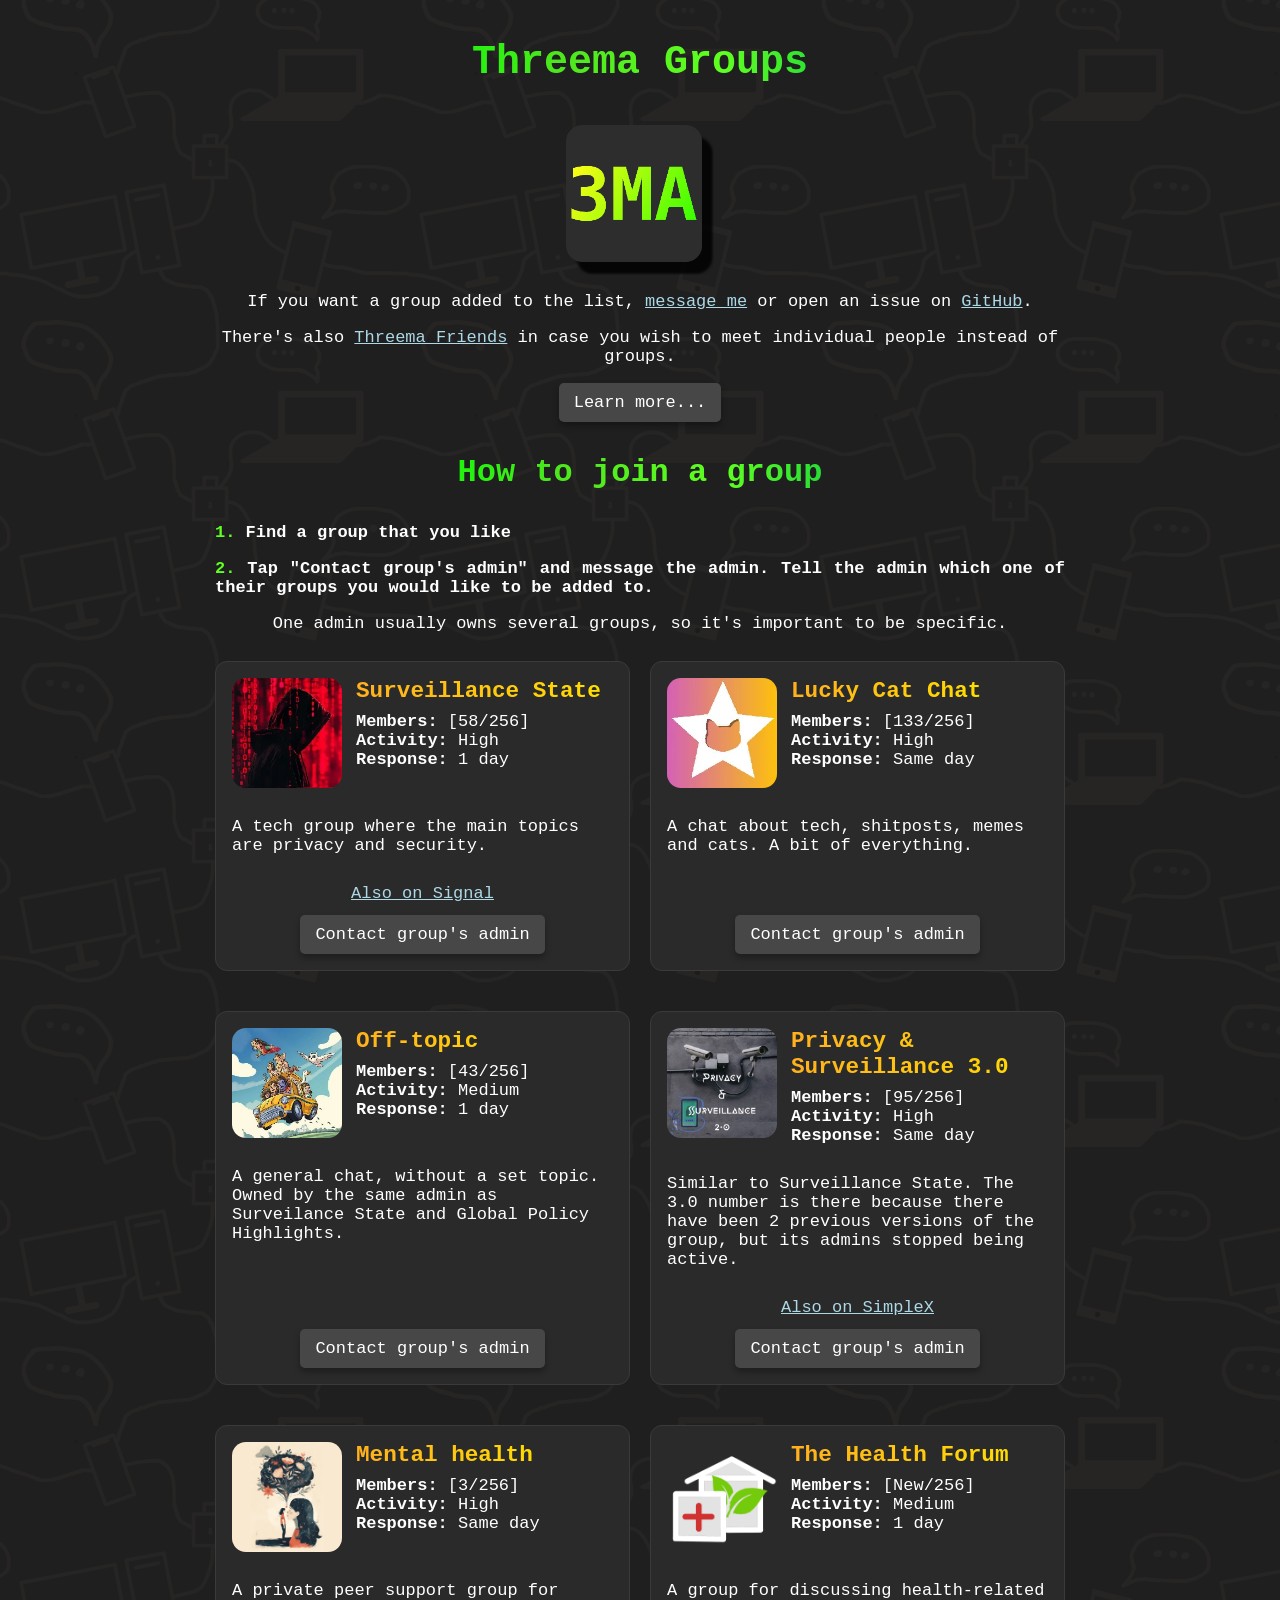
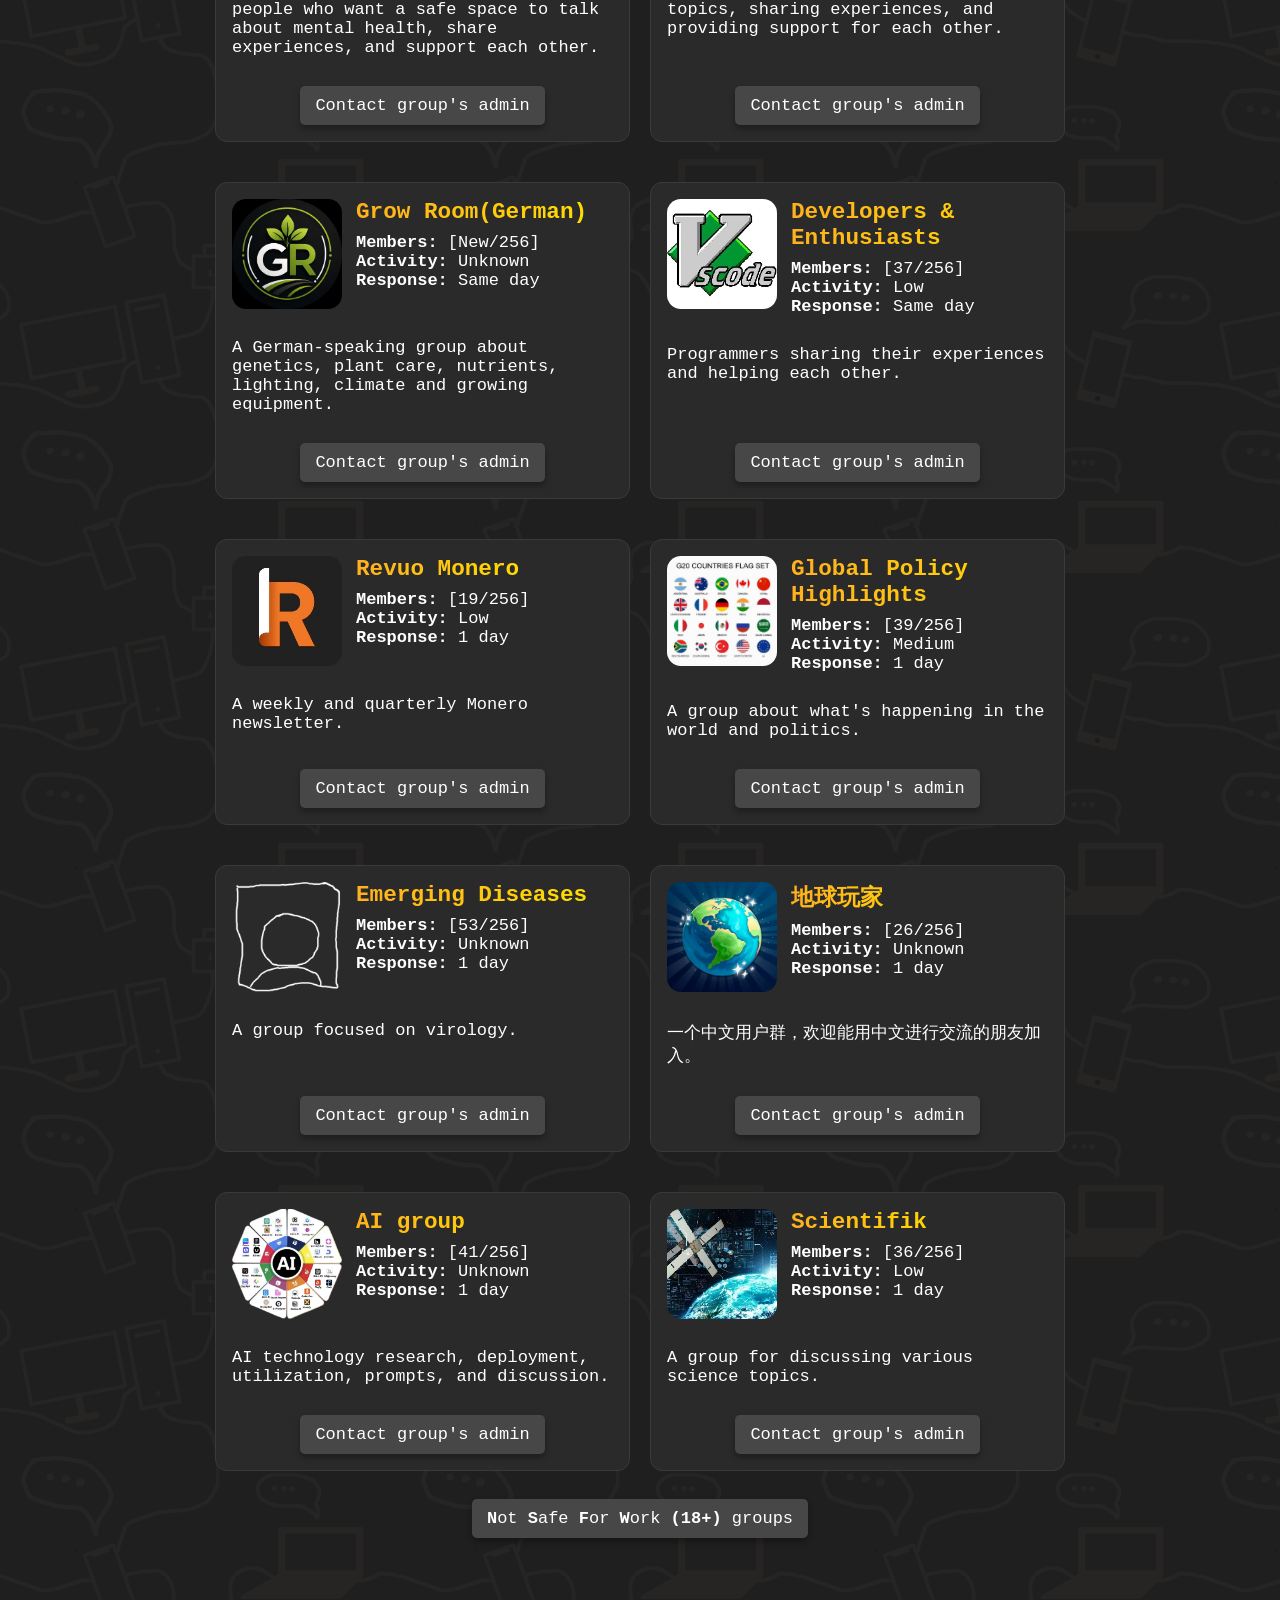
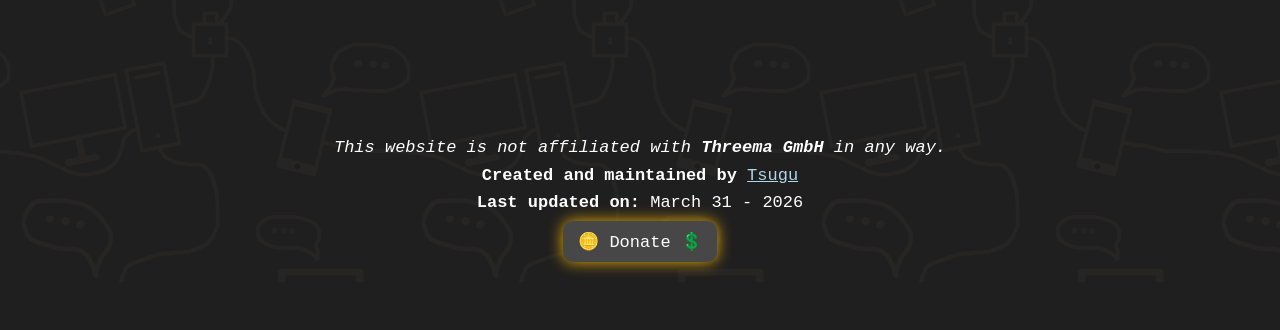
==== commit a0980474: "Add files via upload" ====
--- a/index.html
+++ b/index.html
@@ -155,7 +155,7 @@
             <div class="group-top">
                 <img src="garden.jpg" alt="Developers & Enthusiasts group icon">
                 <div class="group-info">
-                    <h3>Grow Room</h3>
+                    <h3>Grow Room(German)</h3>
                     <div class="group-badges">
                         <span><b>Members:</b> [New/256]</span><br>
                         <span><b>Activity:</b> Unknown</span><br>
@@ -163,7 +163,7 @@
                     </div>
                 </div>
             </div>
-            <p class="group-description">A group about genetics, plant care, nutrients, lighting, climate and growing equipment.</p>
+            <p class="group-description">A German-speaking group about genetics, plant care, nutrients, lighting, climate and growing equipment.</p>
             <div class="group-buttons">
                 <a href="https://threema.id/AF9ENXMU" class="join-button">Contact group's admin</a>
             </div>
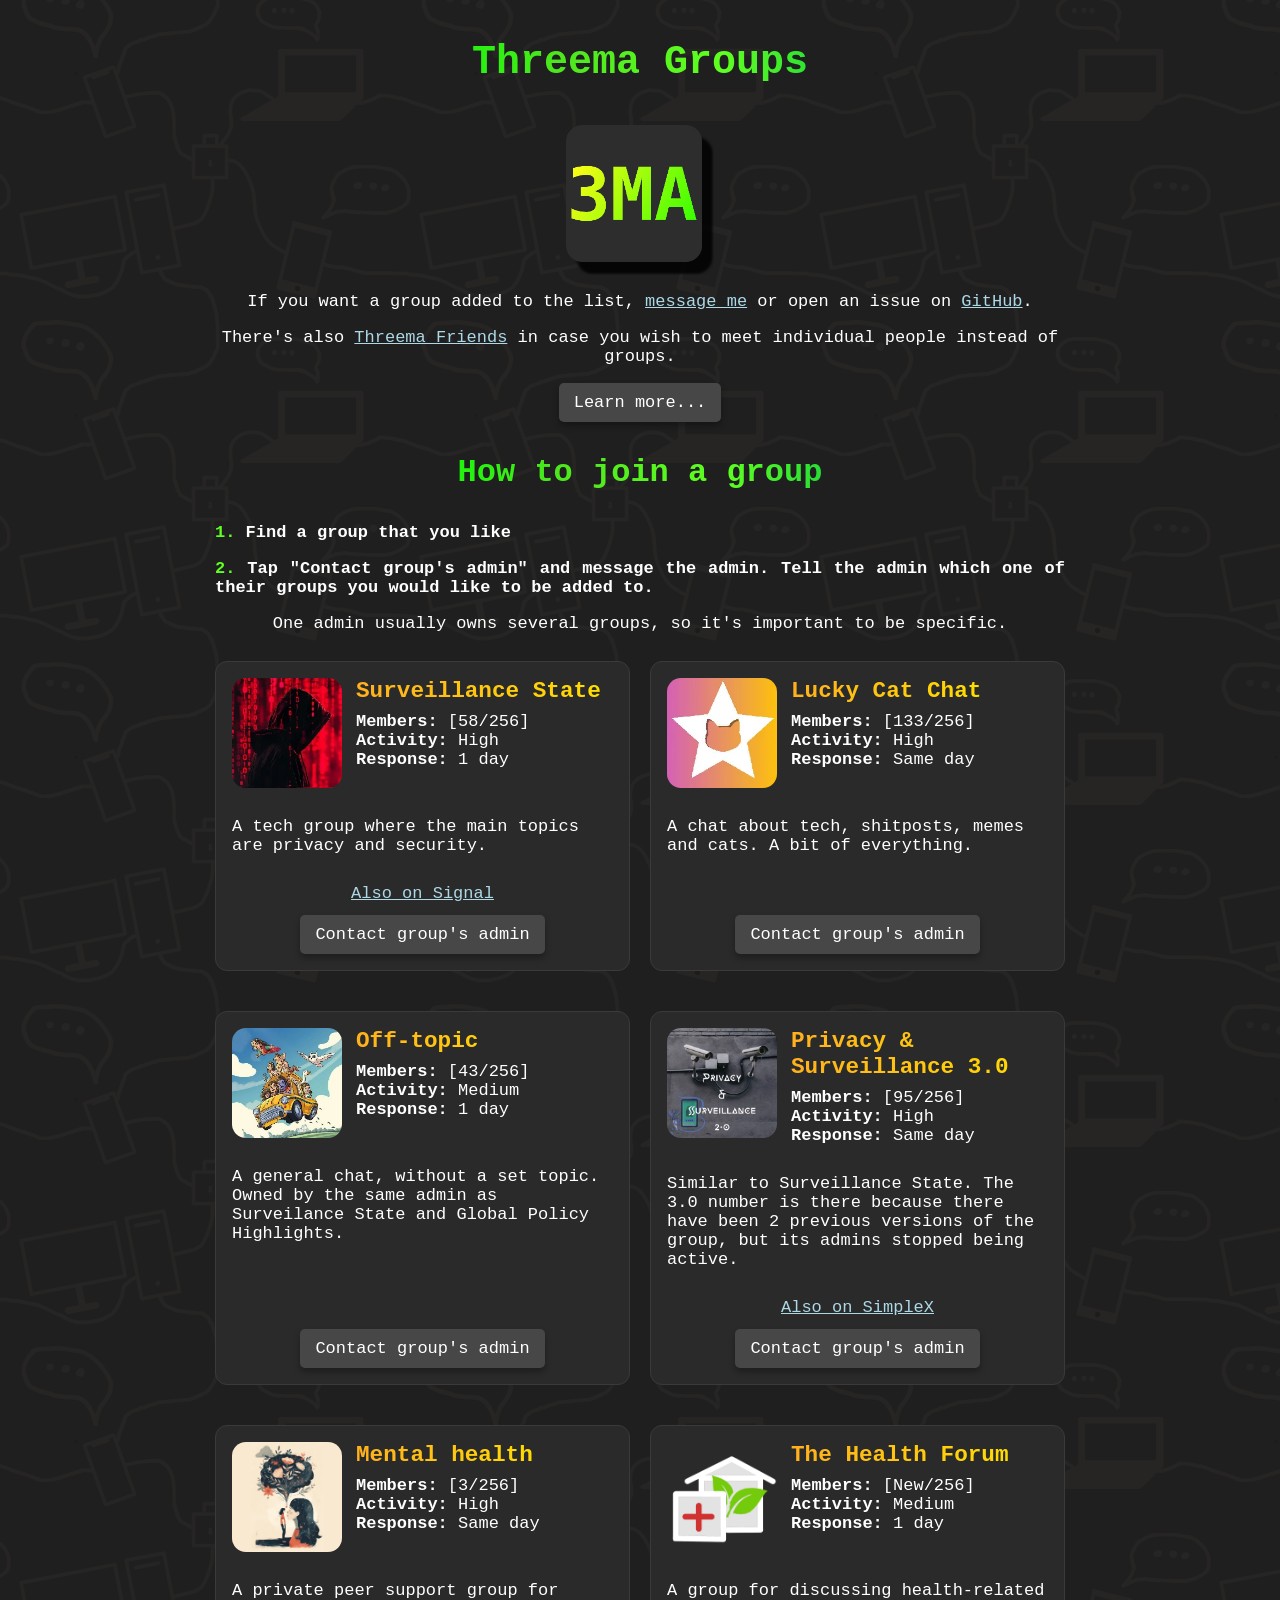
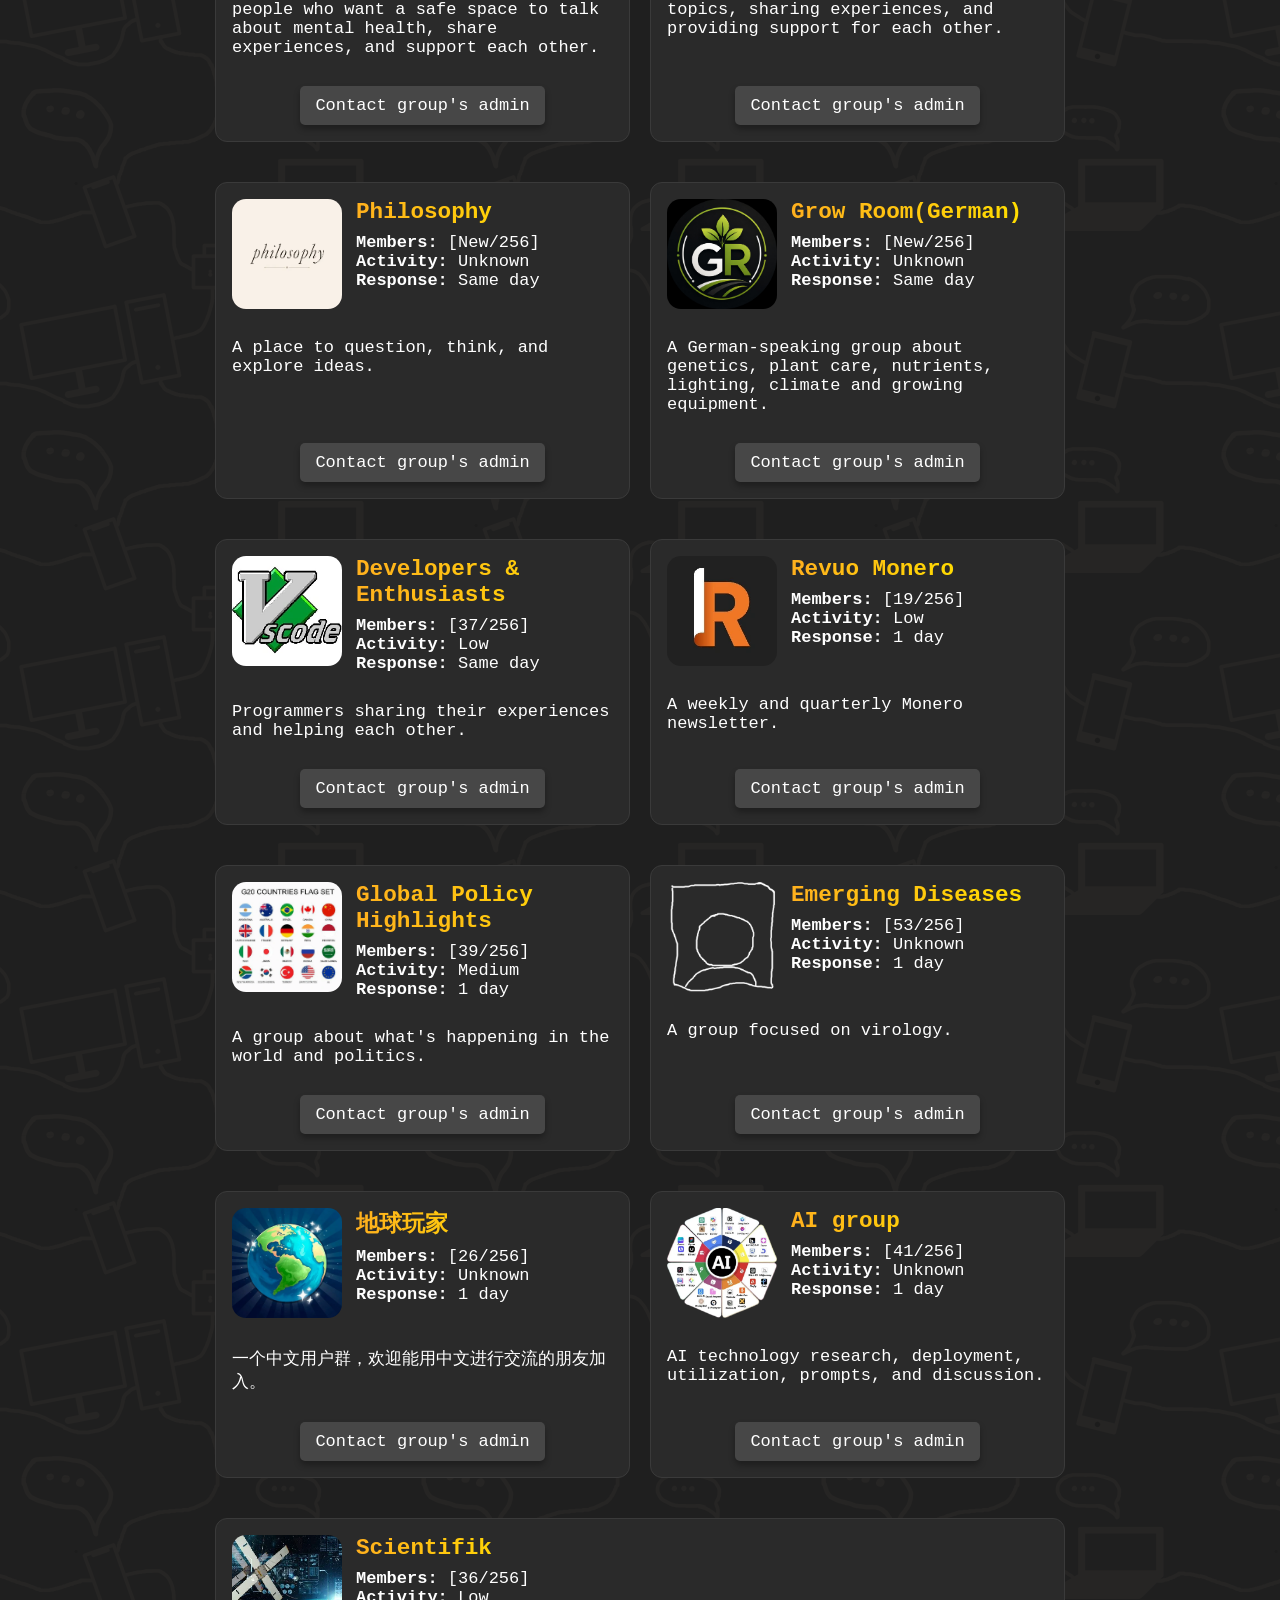
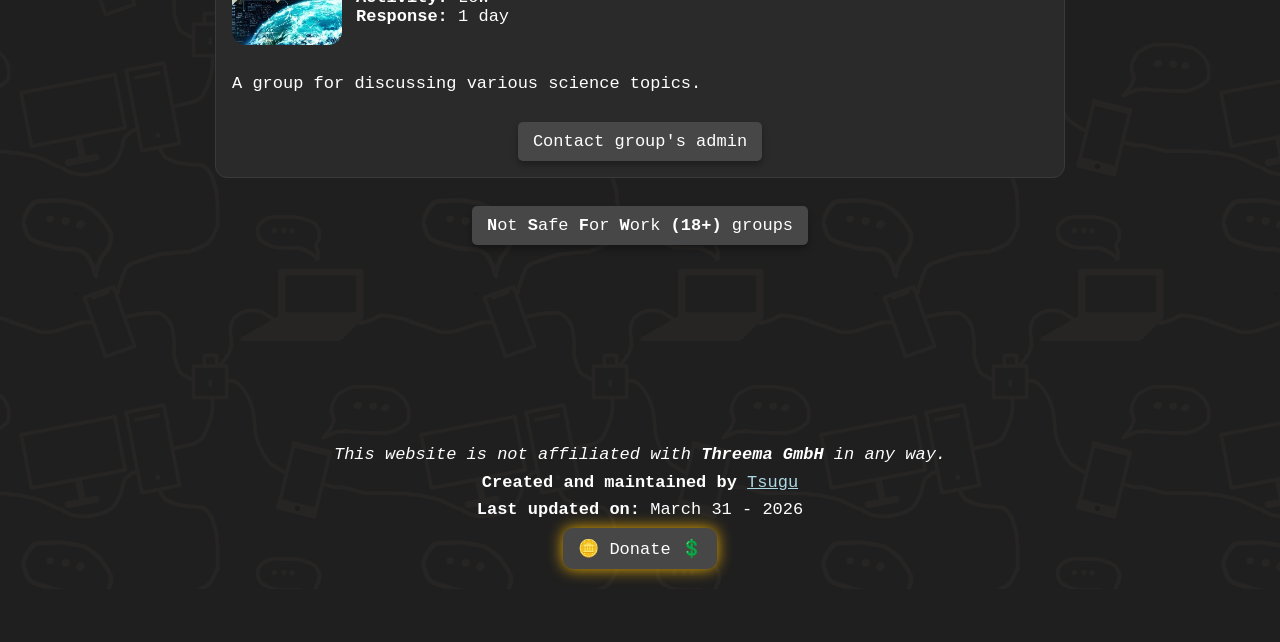
==== commit 3d2be09c: "Add files via upload" ====
--- a/index.html
+++ b/index.html
@@ -149,7 +149,24 @@
                 <a href="https://threema.id/BASW6UXD" class="join-button">Contact group's admin</a>
             </div>
         </div>
-
+ <div class="group-item">
+            <div class="group-top">
+                <img src="philosphy.webp" alt="Developers & Enthusiasts group icon">
+                <div class="group-info">
+                    <h3>Philosophy</h3>
+                    <div class="group-badges">
+                        <span><b>Members:</b> [New/256]</span><br>
+                        <span><b>Activity:</b> Unknown</span><br>
+                        <span><b>Response:</b> Same day</span>
+                    </div>
+                </div>
+            </div>
+            <p class="group-description">A place to question, think, and explore ideas.
+</p>
+            <div class="group-buttons">
+                <a href="https://threema.id/DYYVR2EM" class="join-button">Contact group's admin</a>
+            </div>
+        </div>
         
         <div class="group-item">
             <div class="group-top">
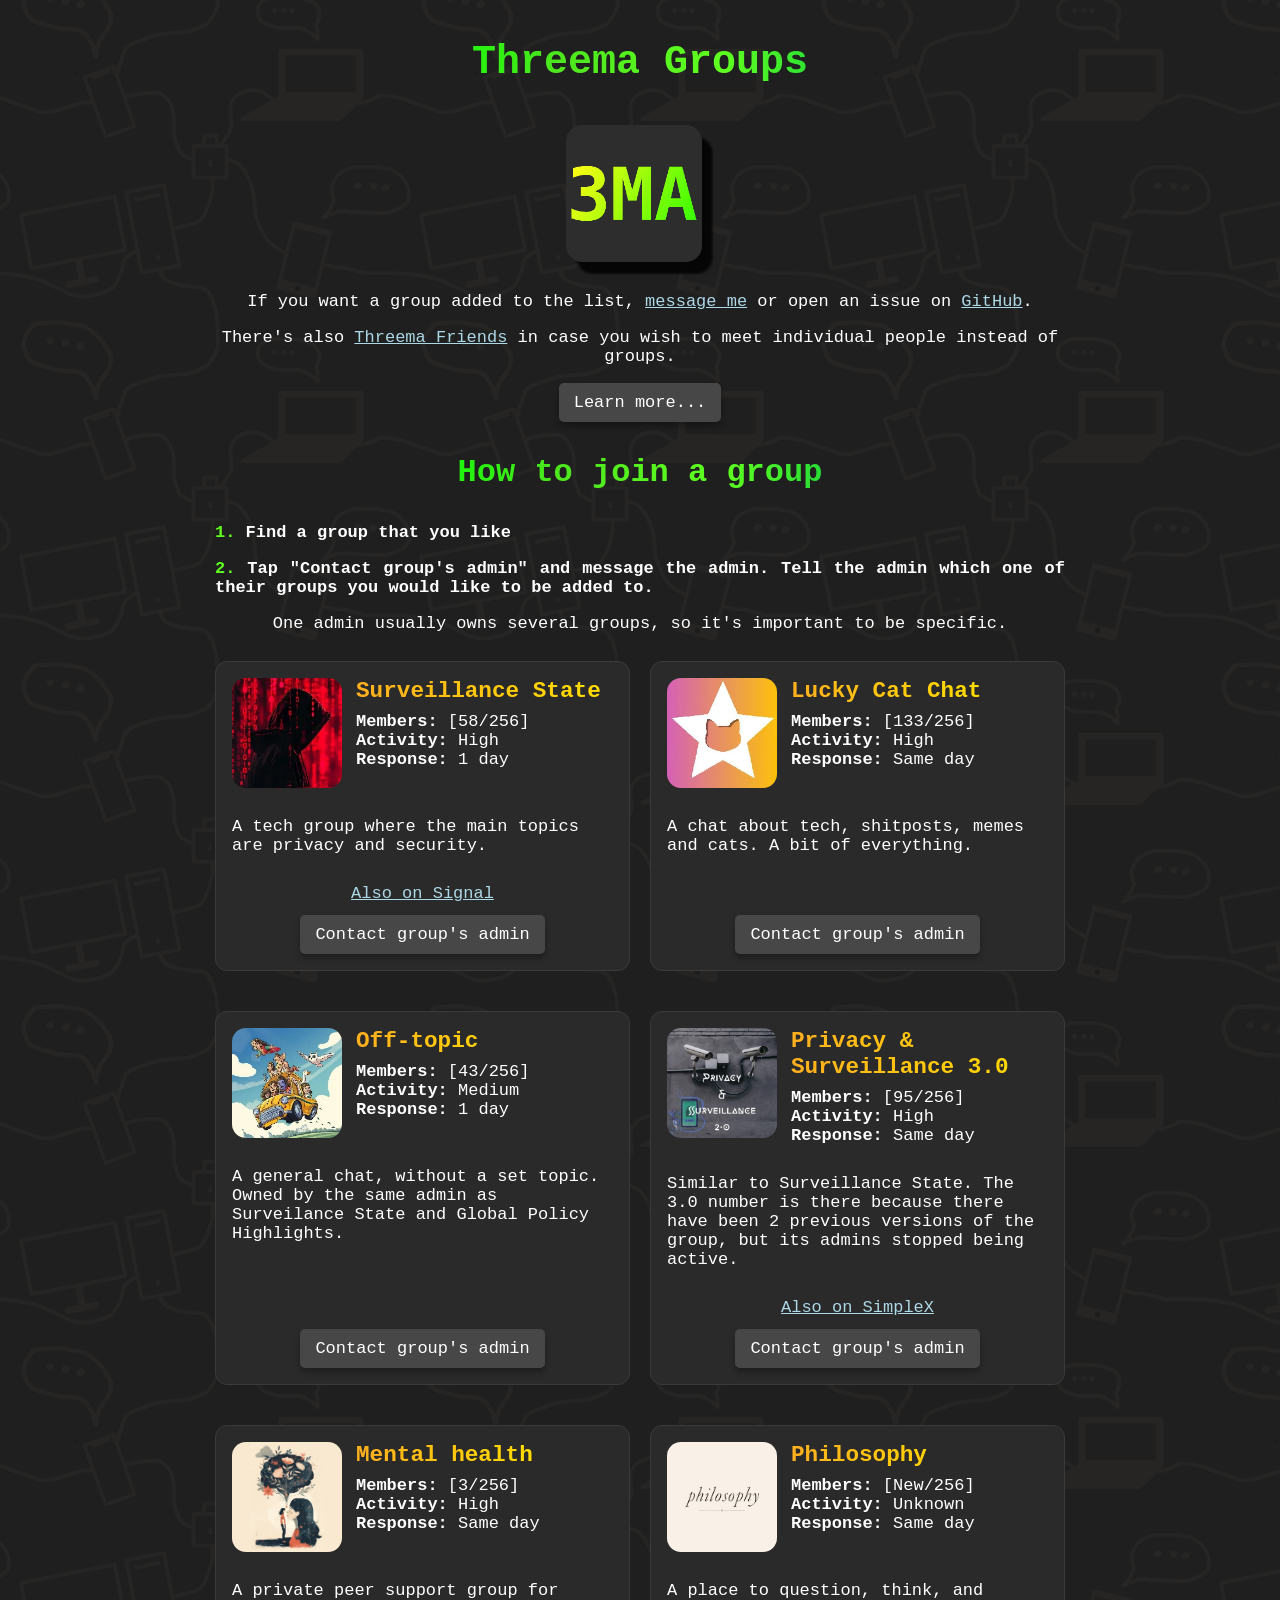
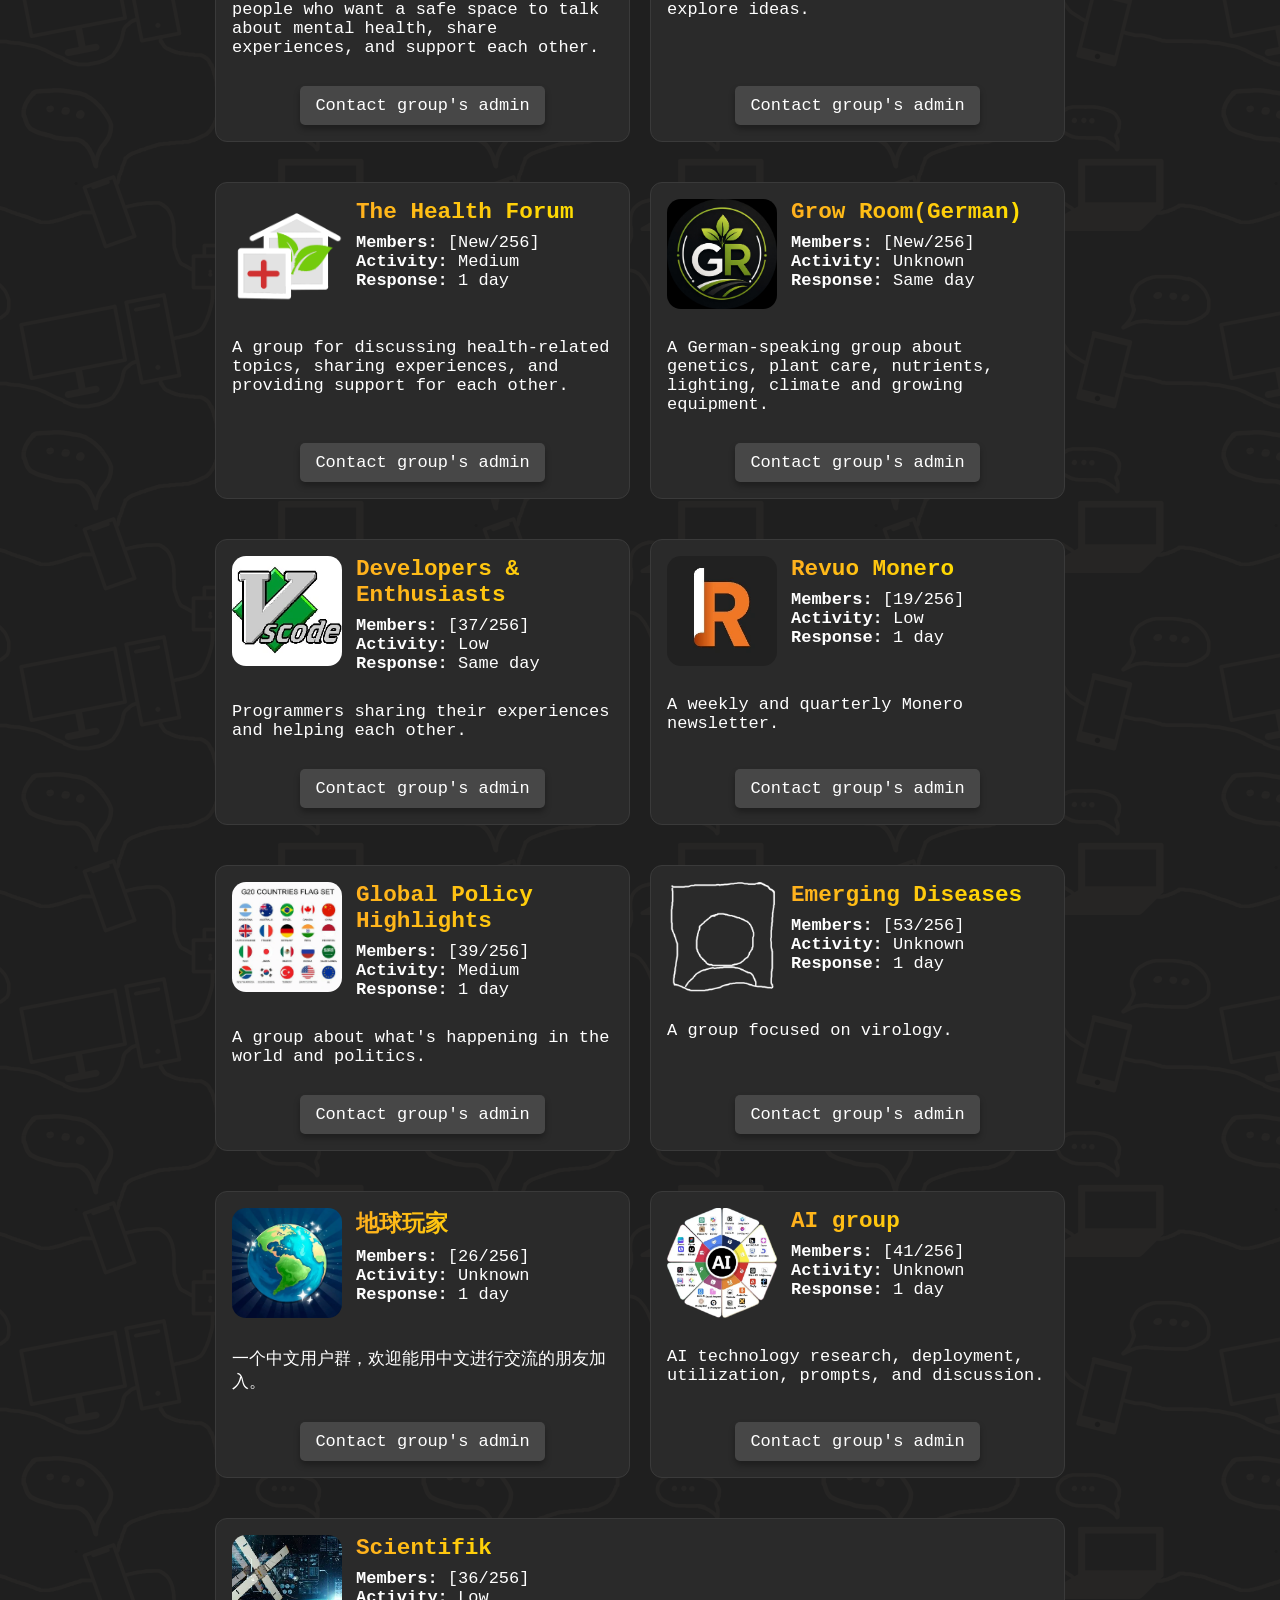
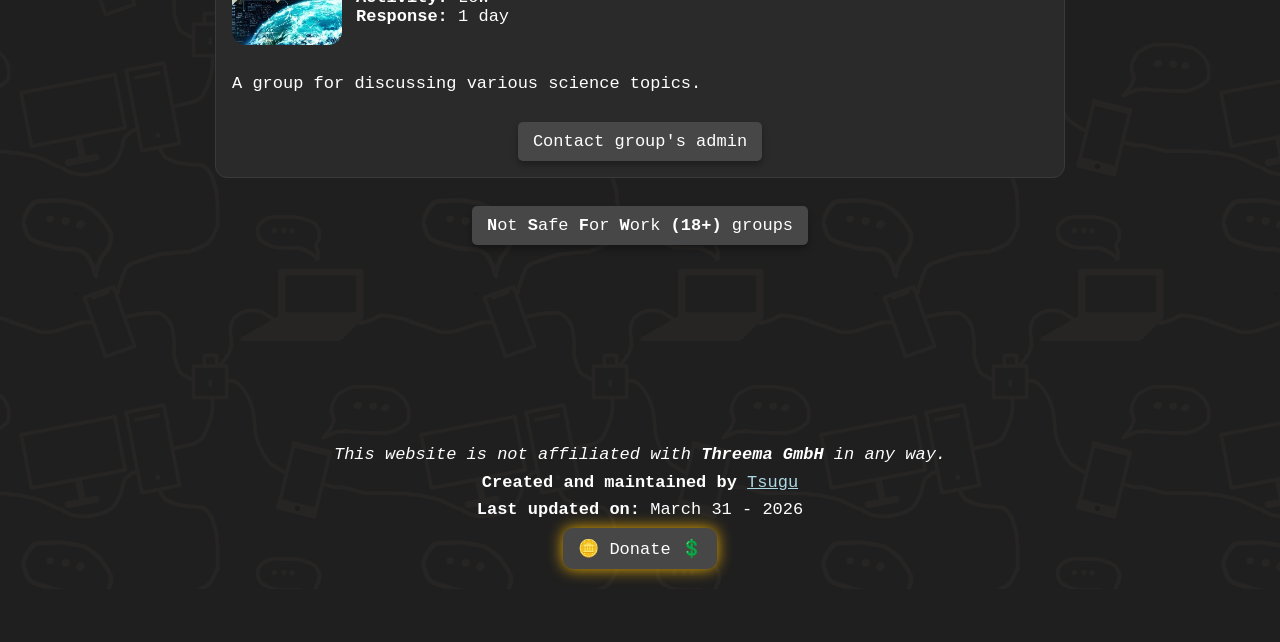
==== commit 17e5f39f: "Add files via upload" ====
--- a/index.html
+++ b/index.html
@@ -134,6 +134,24 @@
         </div>
         <div class="group-item">
             <div class="group-top">
+                <img src="philosphy.webp" alt="Developers & Enthusiasts group icon">
+                <div class="group-info">
+                    <h3>Philosophy</h3>
+                    <div class="group-badges">
+                        <span><b>Members:</b> [New/256]</span><br>
+                        <span><b>Activity:</b> Unknown</span><br>
+                        <span><b>Response:</b> Same day</span>
+                    </div>
+                </div>
+            </div>
+            <p class="group-description">A place to question, think, and explore ideas.
+</p>
+            <div class="group-buttons">
+                <a href="https://threema.id/DYYVR2EM" class="join-button">Contact group's admin</a>
+            </div>
+        </div>
+        <div class="group-item">
+            <div class="group-top">
                 <img src="health.png" alt="Health group icon">
                 <div class="group-info">
                     <h3>The Health Forum</h3>
@@ -149,24 +167,7 @@
                 <a href="https://threema.id/BASW6UXD" class="join-button">Contact group's admin</a>
             </div>
         </div>
- <div class="group-item">
-            <div class="group-top">
-                <img src="philosphy.webp" alt="Developers & Enthusiasts group icon">
-                <div class="group-info">
-                    <h3>Philosophy</h3>
-                    <div class="group-badges">
-                        <span><b>Members:</b> [New/256]</span><br>
-                        <span><b>Activity:</b> Unknown</span><br>
-                        <span><b>Response:</b> Same day</span>
-                    </div>
-                </div>
-            </div>
-            <p class="group-description">A place to question, think, and explore ideas.
-</p>
-            <div class="group-buttons">
-                <a href="https://threema.id/DYYVR2EM" class="join-button">Contact group's admin</a>
-            </div>
-        </div>
+ 
         
         <div class="group-item">
             <div class="group-top">
